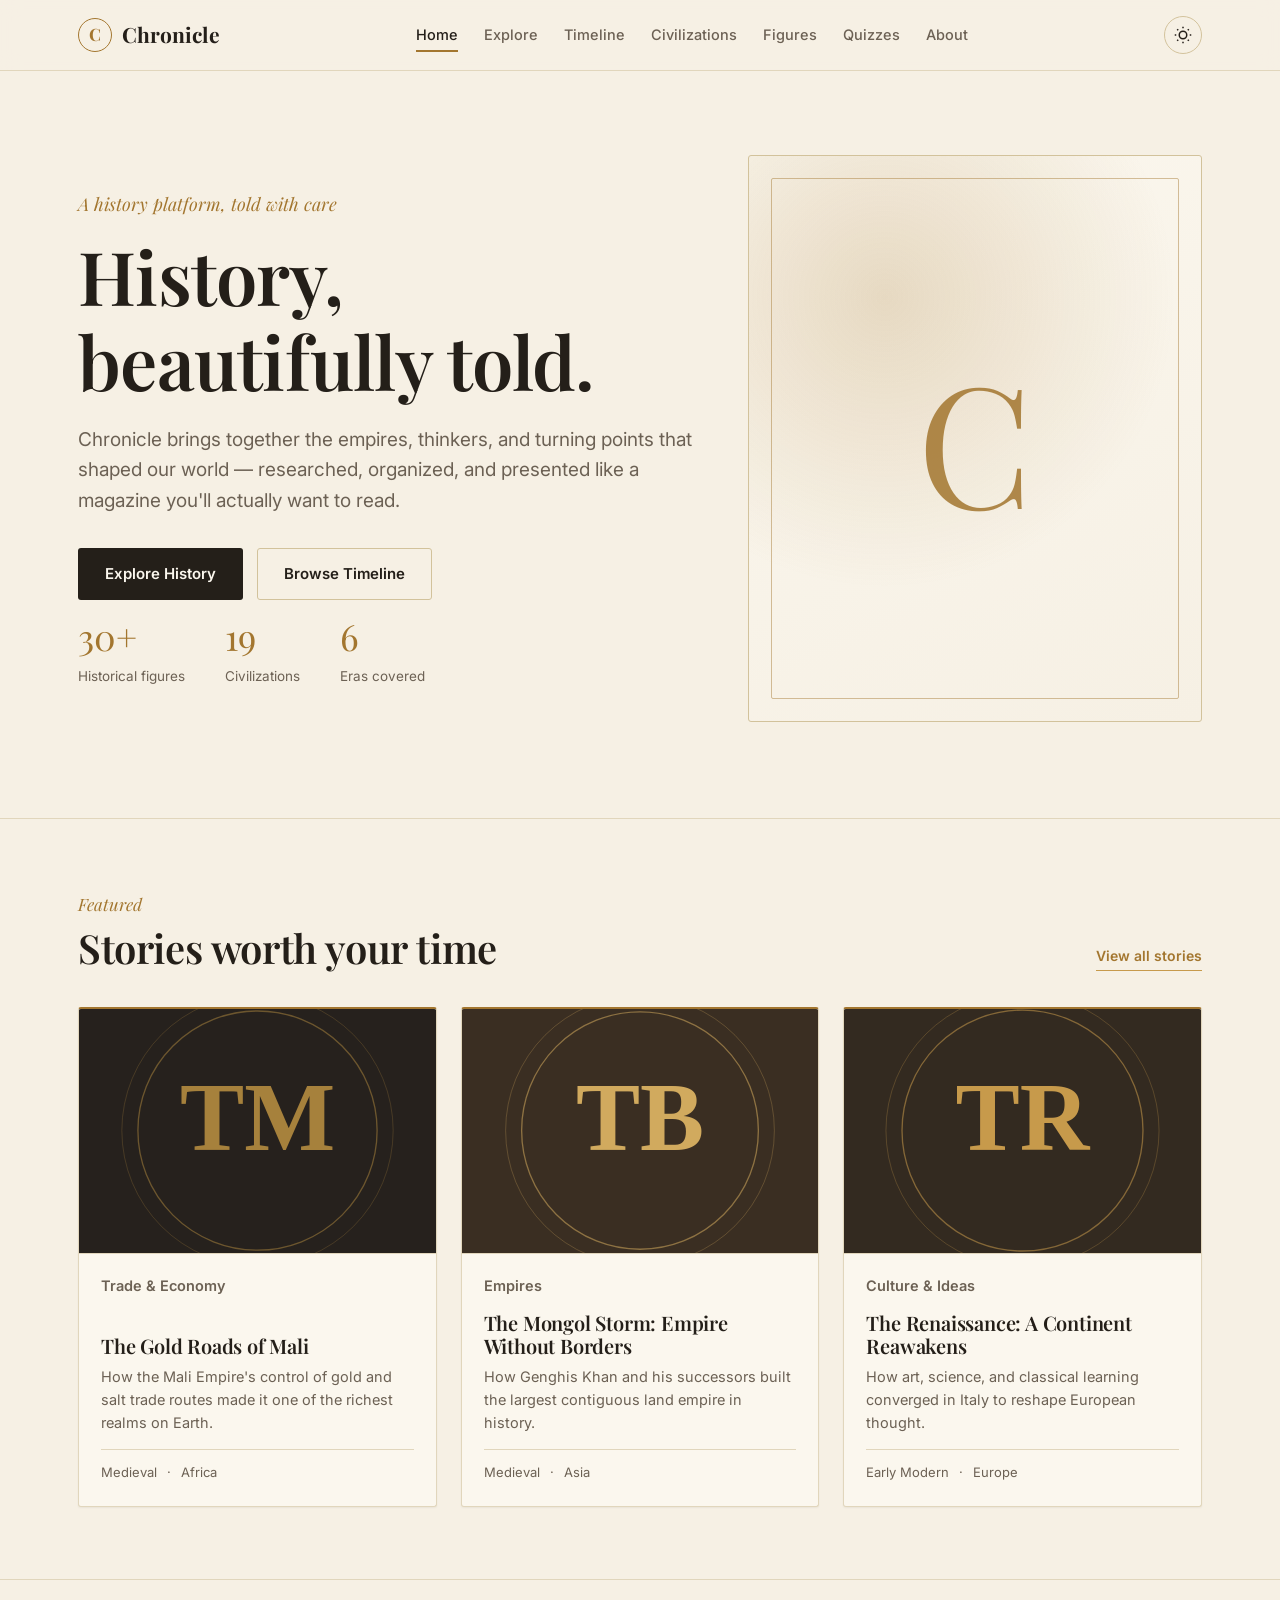
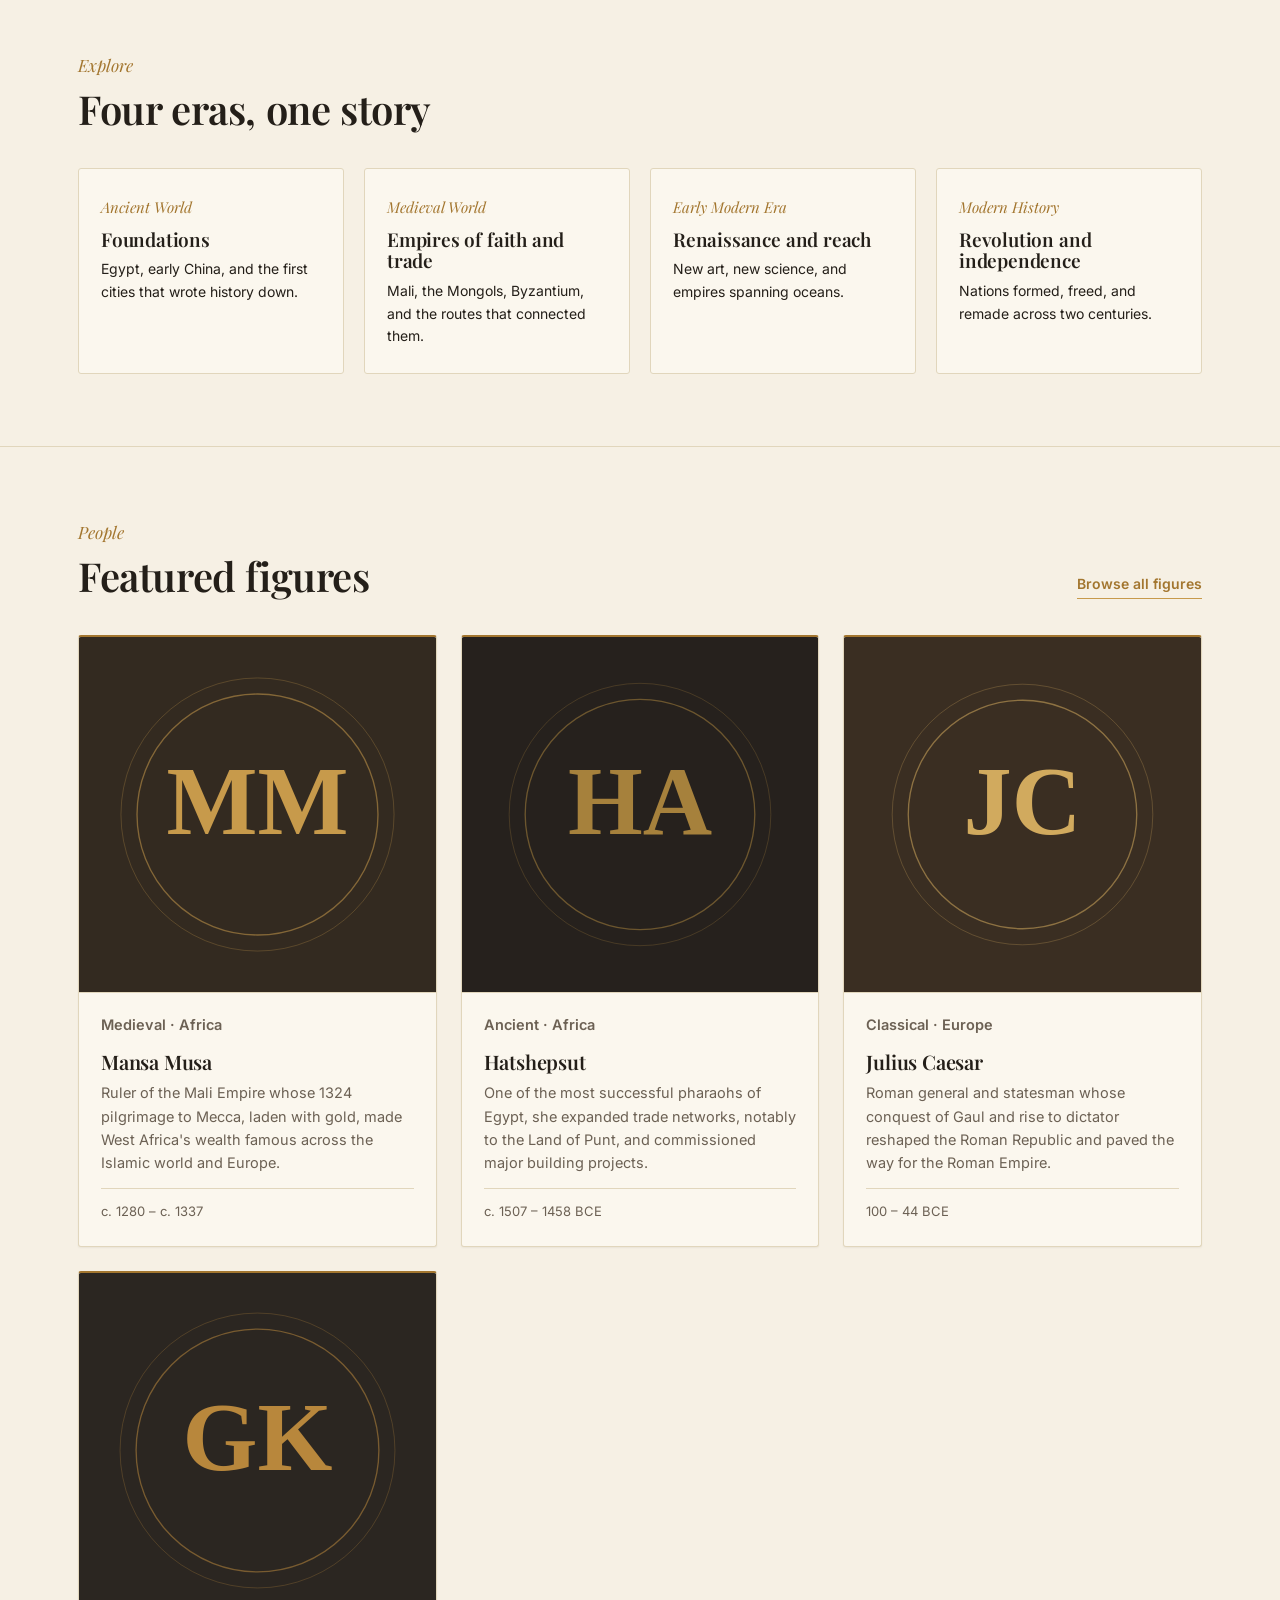
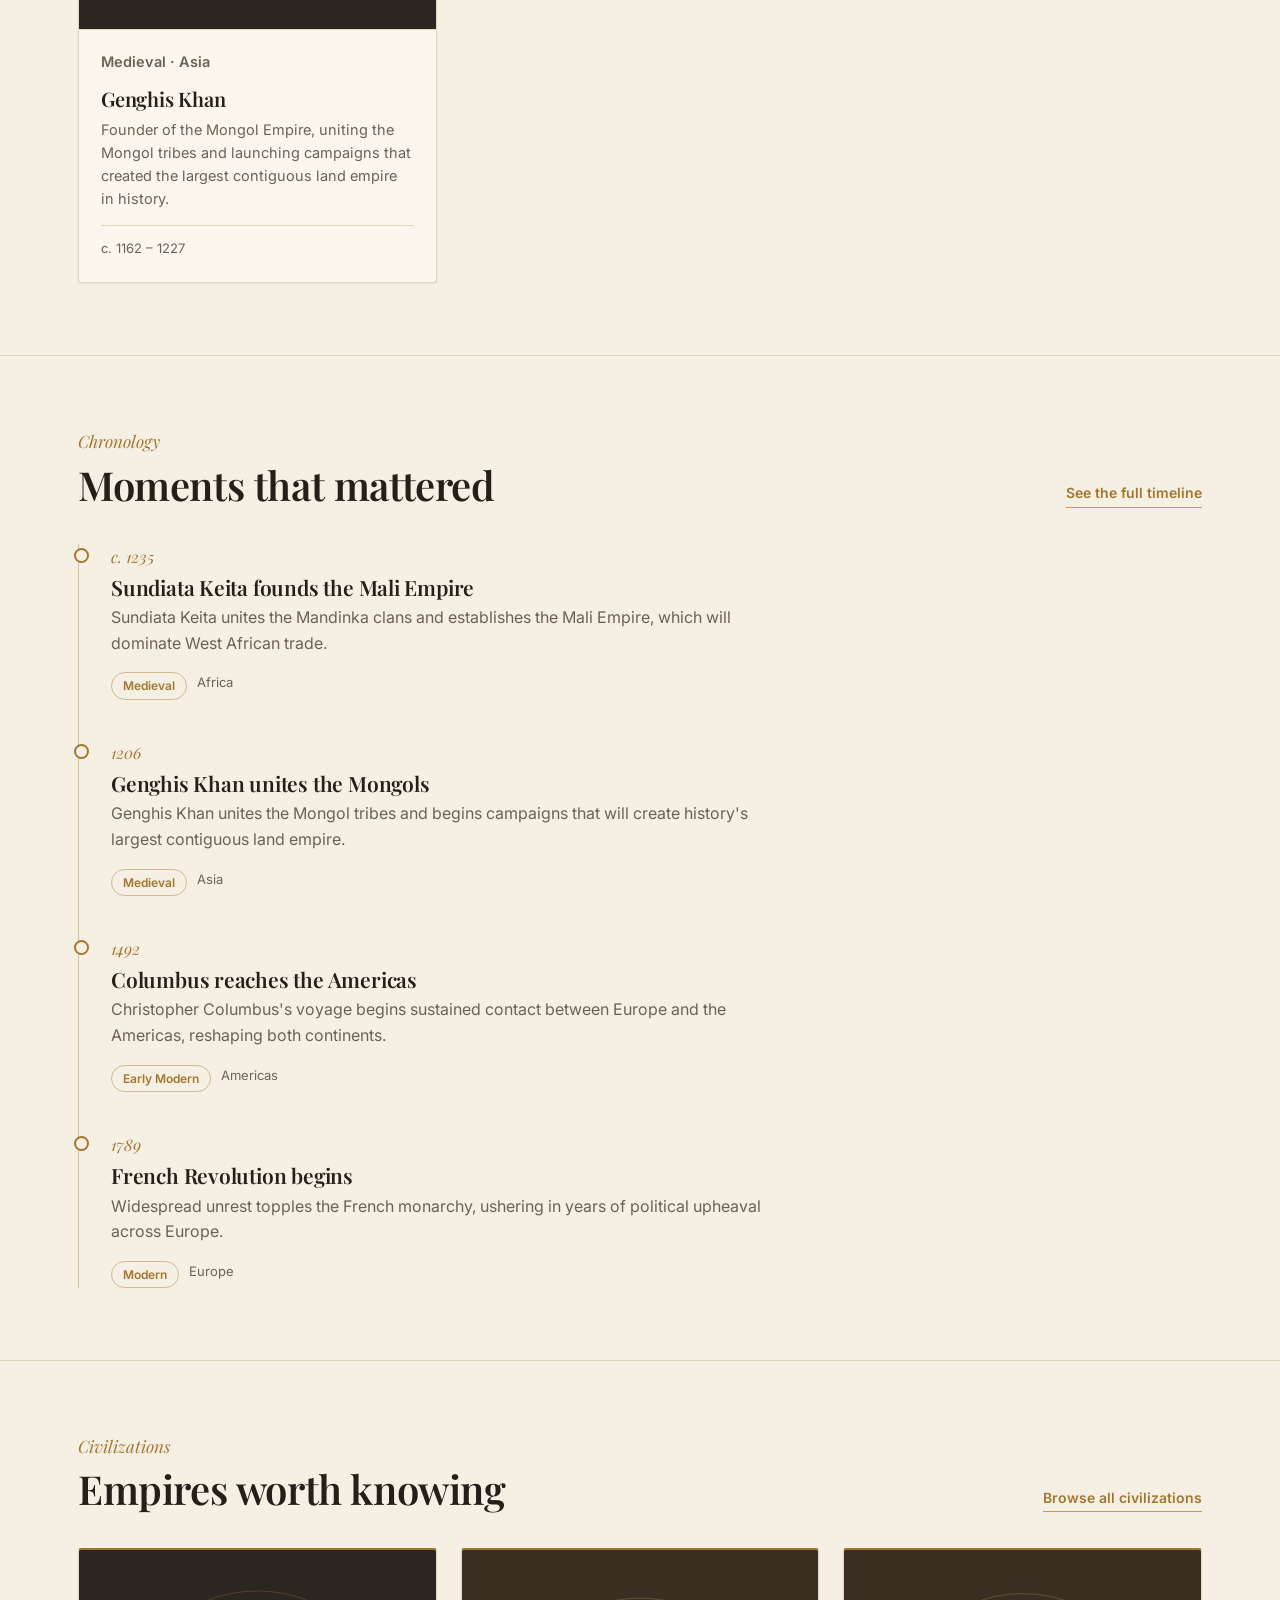
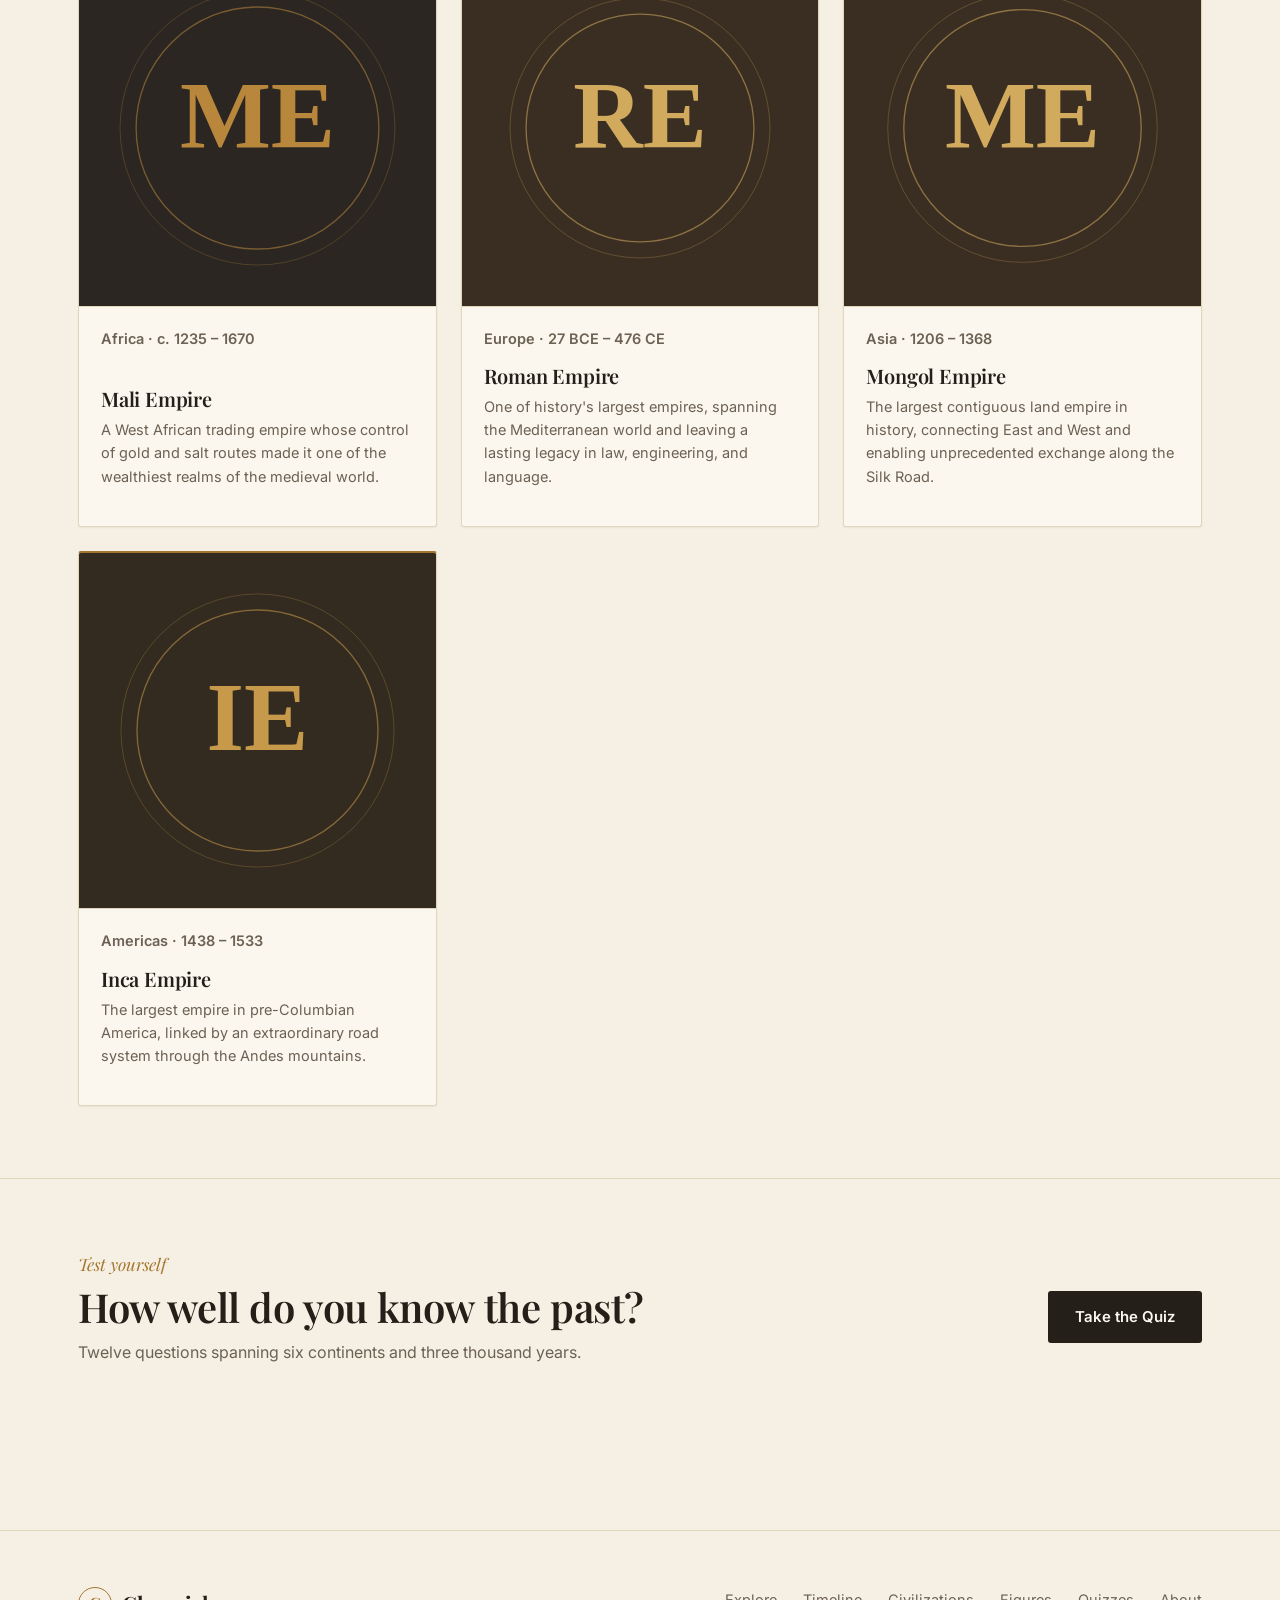
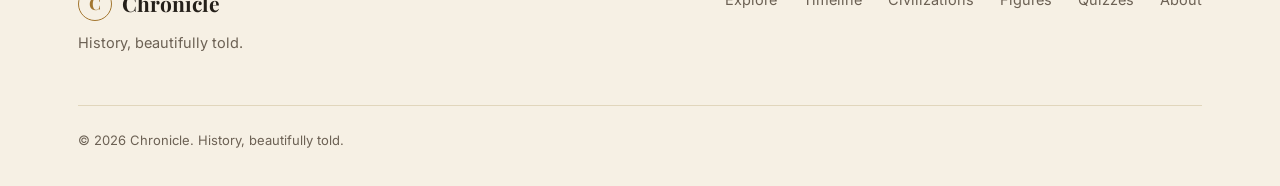
==== index.html @ b6bae1d1 "created some new pages" ====
<!DOCTYPE html>
<html lang="en">
<head>
<meta charset="UTF-8">
<meta name="viewport" content="width=device-width, initial-scale=1, viewport-fit=cover">
<title>Chronicle — History, Beautifully Told</title>
<meta name="description" content="Chronicle is a historical knowledge platform for exploring events, civilizations, timelines, and the figures who shaped them.">
<link rel="preconnect" href="https://fonts.googleapis.com">
<link rel="stylesheet" href="style.css">
</head>
<body data-page="home">
<a class="skip-link" href="#main">Skip to content</a>
<header class="site-header">
  <div class="header-inner">
    <a href="index.html" class="logo"><span class="logo-mark">C</span>Chronicle</a>
    <nav class="nav-menu" data-nav-menu>
      <ul class="nav-links">
        <li><a href="index.html" data-page="home">Home</a></li>
        <li><a href="explore.html" data-page="explore">Explore</a></li>
        <li><a href="timeline.html" data-page="timeline">Timeline</a></li>
        <li><a href="civilizations.html" data-page="civilizations">Civilizations</a></li>
        <li><a href="figures.html" data-page="figures">Figures</a></li>
        <li><a href="quizzes.html" data-page="quizzes">Quizzes</a></li>
        <li><a href="about.html" data-page="about">About</a></li>
      </ul>
    </nav>
    <div class="header-actions">
      <button class="theme-toggle" data-theme-toggle aria-label="Toggle dark mode" aria-pressed="false">
        <svg class="icon-light" width="18" height="18" viewBox="0 0 24 24" fill="none" stroke="currentColor" stroke-width="2"><circle cx="12" cy="12" r="5"/><path d="M12 1v2M12 21v2M4.22 4.22l1.42 1.42M18.36 18.36l1.42 1.42M1 12h2M21 12h2M4.22 19.78l1.42-1.42M18.36 5.64l1.42-1.42"/></svg>
        <svg class="icon-dark" width="18" height="18" viewBox="0 0 24 24" fill="none" stroke="currentColor" stroke-width="2"><path d="M21 12.79A9 9 0 1 1 11.21 3 7 7 0 0 0 21 12.79z"/></svg>
      </button>
      <button class="nav-toggle" data-nav-toggle aria-label="Toggle menu" aria-expanded="false">
        <span></span><span></span><span></span>
      </button>
    </div>
  </div>
</header>

<main id="main">

  <section class="hero">
    <div class="container hero-grid">
      <div>
        <p class="hero-eyebrow">A history platform, told with care</p>
        <h1>History,<br>beautifully told.</h1>
        <p class="lede">Chronicle brings together the empires, thinkers, and turning points that shaped our world — researched, organized, and presented like a magazine you'll actually want to read.</p>
        <div class="hero-actions">
          <a href="explore.html" class="btn btn-primary">Explore History</a>
          <a href="timeline.html" class="btn btn-outline">Browse Timeline</a>
        </div>
        <div class="stat-row">
          <div class="stat"><div class="num">30+</div><div class="label">Historical figures</div></div>
          <div class="stat"><div class="num">19</div><div class="label">Civilizations</div></div>
          <div class="stat"><div class="num">6</div><div class="label">Eras covered</div></div>
        </div>
      </div>
      <div class="hero-art" aria-hidden="true"><span class="hero-art-glyph">C</span></div>
    </div>
  </section>

  <section class="section">
    <div class="container">
      <div class="section-head">
        <div>
          <p class="section-kicker">Featured</p>
          <h2>Stories worth your time</h2>
        </div>
        <a href="explore.html" class="link-more">View all stories</a>
      </div>
      <div class="card-grid" id="featured-stories"></div>
    </div>
  </section>

  <section class="section">
    <div class="container">
      <div class="section-head">
        <div>
          <p class="section-kicker">Explore</p>
          <h2>Four eras, one story</h2>
        </div>
      </div>
      <div class="era-grid">
        <a class="era-card" href="timeline.html#ancient">
          <p class="era-num">Ancient World</p>
          <h3>Foundations</h3>
          <p>Egypt, early China, and the first cities that wrote history down.</p>
        </a>
        <a class="era-card" href="timeline.html#medieval">
          <p class="era-num">Medieval World</p>
          <h3>Empires of faith and trade</h3>
          <p>Mali, the Mongols, Byzantium, and the routes that connected them.</p>
        </a>
        <a class="era-card" href="timeline.html#early-modern">
          <p class="era-num">Early Modern Era</p>
          <h3>Renaissance and reach</h3>
          <p>New art, new science, and empires spanning oceans.</p>
        </a>
        <a class="era-card" href="timeline.html#modern">
          <p class="era-num">Modern History</p>
          <h3>Revolution and independence</h3>
          <p>Nations formed, freed, and remade across two centuries.</p>
        </a>
      </div>
    </div>
  </section>

  <section class="section">
    <div class="container">
      <div class="section-head">
        <div>
          <p class="section-kicker">People</p>
          <h2>Featured figures</h2>
        </div>
        <a href="figures.html" class="link-more">Browse all figures</a>
      </div>
      <div class="card-grid" id="featured-figures"></div>
    </div>
  </section>

  <section class="section">
    <div class="container">
      <div class="section-head">
        <div>
          <p class="section-kicker">Chronology</p>
          <h2>Moments that mattered</h2>
        </div>
        <a href="timeline.html" class="link-more">See the full timeline</a>
      </div>
      <div class="timeline" id="timeline-preview"></div>
    </div>
  </section>

  <section class="section">
    <div class="container">
      <div class="section-head">
        <div>
          <p class="section-kicker">Civilizations</p>
          <h2>Empires worth knowing</h2>
        </div>
        <a href="civilizations.html" class="link-more">Browse all civilizations</a>
      </div>
      <div class="card-grid" id="featured-civilizations"></div>
    </div>
  </section>

  <section class="section">
    <div class="container">
      <div class="section-head" style="align-items:center;">
        <div>
          <p class="section-kicker">Test yourself</p>
          <h2>How well do you know the past?</h2>
          <p class="muted" style="margin-top:10px;">Twelve questions spanning six continents and three thousand years.</p>
        </div>
        <a href="quizzes.html" class="btn btn-primary">Take the Quiz</a>
      </div>
    </div>
  </section>

</main>

<footer class="site-footer">
  <div class="container">
    <div class="footer-grid">
      <div class="footer-brand">
        <a href="index.html" class="logo"><span class="logo-mark">C</span>Chronicle</a>
        <p class="footer-tagline">History, beautifully told.</p>
      </div>
      <ul class="footer-links">
        <li><a href="explore.html">Explore</a></li>
        <li><a href="timeline.html">Timeline</a></li>
        <li><a href="civilizations.html">Civilizations</a></li>
        <li><a href="figures.html">Figures</a></li>
        <li><a href="quizzes.html">Quizzes</a></li>
        <li><a href="about.html">About</a></li>
      </ul>
    </div>
    <div class="footer-bottom">&copy; <span data-current-year>2026</span> Chronicle. History, beautifully told.</div>
  </div>
</footer>

<script src="script.js"></script>
<script>
  document.addEventListener("DOMContentLoaded", () => {
    const featuredStoryIds = ["gold-of-mali", "mongol-conquest", "renaissance-rebirth"];
    const stories = getExploreArticles().filter(a => featuredStoryIds.includes(a.id));
    document.getElementById("featured-stories").innerHTML = stories.map(a => `
      <article class="card">
        <div class="card-media"><img src="${makePlateImage(a.title, a.id)}" alt="${escapeHtml(a.title)}" loading="lazy" onerror="imageOnErrorHandler(this,'${escapeHtml(a.title)}','${a.id}')"></div>
        <div class="card-body">
          <p class="card-eyebrow">${escapeHtml(a.category)}</p>
          <h3>${escapeHtml(a.title)}</h3>
          <p>${escapeHtml(a.description)}</p>
          <div class="card-meta"><span>${escapeHtml(a.era)}</span><span>&middot;</span><span>${escapeHtml(a.region)}</span></div>
        </div>
      </article>
    `).join("");

    const featuredFigureIds = ["mansa-musa", "julius-caesar", "genghis-khan", "hatshepsut"];
    const figures = getHistoricalFigures().filter(f => featuredFigureIds.includes(f.id));
    document.getElementById("featured-figures").innerHTML = figures.map(f => `
      <article class="card figure-card">
        <div class="card-media"><img src="${makePlateImage(f.name, f.id)}" alt="${escapeHtml(f.name)}" loading="lazy" onerror="imageOnErrorHandler(this,'${escapeHtml(f.name)}','${f.id}')"></div>
        <div class="card-body">
          <p class="card-eyebrow">${escapeHtml(f.period)} &middot; ${escapeHtml(f.region)}</p>
          <h3>${escapeHtml(f.name)}</h3>
          <p>${escapeHtml(f.description)}</p>
          <div class="card-meta"><span>${escapeHtml(f.date)}</span></div>
        </div>
      </article>
    `).join("");

    const previewEventIds = ["mali-empire-founded", "genghis-khan-unites-mongols", "columbus-voyage", "french-revolution"];
    const events = getTimelineEvents().filter(e => previewEventIds.includes(e.id));
    document.getElementById("timeline-preview").innerHTML = events.map(e => `
      <div class="timeline-item">
        <p class="timeline-date">${escapeHtml(e.date)}</p>
        <h3>${escapeHtml(e.title)}</h3>
        <p class="muted">${escapeHtml(e.description)}</p>
        <div class="card-meta"><span class="tag">${escapeHtml(e.era)}</span><span>${escapeHtml(e.region)}</span></div>
      </div>
    `).join("");

    const featuredCivIds = ["mali-empire", "roman-empire", "mongol-empire", "inca"];
    const civs = getCivilizations().filter(c => featuredCivIds.includes(c.id));
    document.getElementById("featured-civilizations").innerHTML = civs.map(c => `
      <article class="card civ-card">
        <div class="card-media"><img src="${makePlateImage(c.name, c.id)}" alt="${escapeHtml(c.name)}" loading="lazy" onerror="imageOnErrorHandler(this,'${escapeHtml(c.name)}','${c.id}')"></div>
        <div class="card-body">
          <p class="card-eyebrow">${escapeHtml(c.region)} &middot; ${escapeHtml(c.period)}</p>
          <h3>${escapeHtml(c.name)}</h3>
          <p>${escapeHtml(c.description)}</p>
        </div>
      </article>
    `).join("");
  });
</script>
</body>
</html>
---- style.css ----
/* ============================================================
   CHRONICLE — style.css
   Editorial design system. One stylesheet, shared everywhere.
   ============================================================ */

@import url('https://fonts.googleapis.com/css2?family=Playfair+Display:ital,wght@0,500;0,600;0,700;1,500&family=Inter:wght@400;500;600;700&display=swap');

/* ---------------- Tokens ---------------- */

:root {
  --ivory: #F6F0E4;
  --paper: #FBF7EE;
  --charcoal: #241F19;
  --ink-muted: #6C6154;
  --gold: #A3762F;
  --gold-soft: #C79A4B;
  --border: #E1D6BC;
  --border-strong: #D2C29B;
  --shadow-soft: 0 1px 2px rgba(36, 31, 25, 0.06);

  --bg: var(--ivory);
  --bg-elevated: var(--paper);
  --text: var(--charcoal);
  --text-muted: var(--ink-muted);
  --accent: var(--gold);
  --accent-soft: var(--gold-soft);
  --line: var(--border);
  --line-strong: var(--border-strong);
  --focus-ring: #7C5623;

  --font-display: 'Playfair Display', Georgia, 'Times New Roman', serif;
  --font-body: 'Inter', -apple-system, BlinkMacSystemFont, 'Segoe UI', sans-serif;

  --container: 1180px;
  --radius: 3px;

  padding-top: env(safe-area-inset-top, 0px);
  padding-bottom: env(safe-area-inset-bottom, 0px);
  box-sizing: border-box;
}

:root[data-theme="dark"] {
  --bg: #1A1611;
  --bg-elevated: #221C15;
  --text: #EFE7D8;
  --text-muted: #A99C86;
  --accent: #D3A853;
  --accent-soft: #E4C179;
  --line: #362D22;
  --line-strong: #47392A;
  --shadow-soft: 0 1px 3px rgba(0, 0, 0, 0.35);
  --focus-ring: #E4C179;
}

@media (prefers-color-scheme: dark) {
  :root:not([data-theme="light"]) {
    --bg: #1A1611;
    --bg-elevated: #221C15;
    --text: #EFE7D8;
    --text-muted: #A99C86;
    --accent: #D3A853;
    --accent-soft: #E4C179;
    --line: #362D22;
    --line-strong: #47392A;
    --shadow-soft: 0 1px 3px rgba(0, 0, 0, 0.35);
    --focus-ring: #E4C179;
  }
}

* { box-sizing: border-box; }

html {
  scroll-behavior: smooth;
  scroll-padding-top: calc(88px + env(safe-area-inset-top, 0px));
}

body {
  margin: 0;
  background: var(--bg);
  color: var(--text);
  font-family: var(--font-body);
  font-size: 16px;
  line-height: 1.6;
  -webkit-font-smoothing: antialiased;
  transition: background-color 0.25s ease, color 0.25s ease;
  overflow-x: hidden;
}

img { max-width: 100%; display: block; }

a { color: inherit; text-decoration: none; }

h1, h2, h3, h4 {
  font-family: var(--font-display);
  font-weight: 600;
  line-height: 1.15;
  margin: 0 0 0.5em;
  letter-spacing: -0.01em;
}

p { margin: 0 0 1em; color: var(--text); max-width: 68ch; }

.muted { color: var(--text-muted); }

:focus-visible {
  outline: 2px solid var(--focus-ring);
  outline-offset: 3px;
  border-radius: 2px;
}

.container {
  max-width: var(--container);
  margin: 0 auto;
  padding: 0 28px;
}

.section {
  padding: 72px 0;
  border-top: 1px solid var(--line);
}

.section:first-of-type { border-top: none; }

.section-head {
  display: flex;
  align-items: flex-end;
  justify-content: space-between;
  gap: 24px;
  margin-bottom: 36px;
  flex-wrap: wrap;
}

.section-head h2 { font-size: clamp(28px, 3.4vw, 40px); margin: 0; }

.section-kicker {
  font-family: var(--font-display);
  font-style: italic;
  color: var(--accent);
  font-size: 17px;
  margin: 0 0 6px;
}

.link-more {
  font-weight: 600;
  font-size: 14px;
  color: var(--accent);
  border-bottom: 1px solid var(--accent-soft);
  padding-bottom: 2px;
  white-space: nowrap;
}
.link-more:hover { color: var(--text); border-color: var(--text); }

/* ---------------- Buttons ---------------- */

.btn {
  display: inline-flex;
  align-items: center;
  gap: 8px;
  padding: 13px 26px;
  font-family: var(--font-body);
  font-weight: 600;
  font-size: 15px;
  border-radius: var(--radius);
  border: 1px solid transparent;
  cursor: pointer;
  transition: background-color 0.15s ease, color 0.15s ease, border-color 0.15s ease, transform 0.1s ease;
}
.btn:active { transform: translateY(1px); }

.btn-primary {
  background: var(--charcoal);
  color: var(--paper);
}
:root[data-theme="dark"] .btn-primary { background: var(--accent); color: #1A1611; }
.btn-primary:hover { background: var(--accent); color: var(--charcoal); }

.btn-outline {
  background: transparent;
  color: var(--text);
  border-color: var(--line-strong);
}
.btn-outline:hover { border-color: var(--accent); color: var(--accent); }

.btn-ghost {
  background: transparent;
  color: var(--accent);
  padding: 13px 8px;
}
.btn-ghost:hover { color: var(--text); }

/* ---------------- Header ---------------- */

.site-header {
  position: sticky;
  top: 0;
  z-index: 100;
  background: color-mix(in srgb, var(--bg) 88%, transparent);
  backdrop-filter: blur(10px);
  border-bottom: 1px solid var(--line);
  padding-top: env(safe-area-inset-top, 0px);
}

.header-inner {
  max-width: var(--container);
  margin: 0 auto;
  padding: 16px 28px;
  display: flex;
  align-items: center;
  justify-content: space-between;
  gap: 20px;
}

.logo {
  display: flex;
  align-items: center;
  gap: 10px;
  font-family: var(--font-display);
  font-size: 21px;
  font-weight: 700;
  color: var(--text);
}

.logo-mark {
  width: 34px;
  height: 34px;
  border-radius: 50%;
  border: 1.5px solid var(--accent);
  display: flex;
  align-items: center;
  justify-content: center;
  font-size: 17px;
  color: var(--accent);
  flex-shrink: 0;
}

.nav-menu {
  display: flex;
  align-items: center;
  gap: 30px;
}

.nav-links {
  display: flex;
  align-items: center;
  gap: 26px;
  list-style: none;
  margin: 0;
  padding: 0;
}

.nav-links a {
  font-size: 14.5px;
  font-weight: 500;
  color: var(--text-muted);
  padding: 6px 0;
  position: relative;
}
.nav-links a:hover { color: var(--text); }
.nav-links a.is-active { color: var(--text); }
.nav-links a.is-active::after {
  content: "";
  position: absolute;
  left: 0; right: 0; bottom: -3px;
  height: 2px;
  background: var(--accent);
}

.header-actions {
  display: flex;
  align-items: center;
  gap: 14px;
}

.theme-toggle {
  width: 38px;
  height: 38px;
  border-radius: 50%;
  border: 1px solid var(--line-strong);
  background: transparent;
  color: var(--text);
  display: flex;
  align-items: center;
  justify-content: center;
  cursor: pointer;
  font-size: 16px;
}
.theme-toggle:hover { border-color: var(--accent); color: var(--accent); }
.theme-toggle .icon-dark { display: none; }
:root[data-theme="dark"] .theme-toggle .icon-light { display: none; }
:root[data-theme="dark"] .theme-toggle .icon-dark { display: inline; }

.nav-toggle {
  display: none;
  width: 40px;
  height: 40px;
  border: 1px solid var(--line-strong);
  border-radius: var(--radius);
  background: transparent;
  cursor: pointer;
  flex-direction: column;
  justify-content: center;
  align-items: center;
  gap: 4px;
}
.nav-toggle span {
  display: block;
  width: 18px;
  height: 1.5px;
  background: var(--text);
  transition: transform 0.2s ease, opacity 0.2s ease;
}
body.nav-open .nav-toggle span:nth-child(1) { transform: translateY(5.5px) rotate(45deg); }
body.nav-open .nav-toggle span:nth-child(2) { opacity: 0; }
body.nav-open .nav-toggle span:nth-child(3) { transform: translateY(-5.5px) rotate(-45deg); }

/* ---------------- Hero ---------------- */

.hero {
  padding: 84px 0 96px;
  position: relative;
}

.hero-grid {
  display: grid;
  grid-template-columns: 1.15fr 0.85fr;
  gap: 56px;
  align-items: center;
}

.hero-eyebrow {
  font-family: var(--font-display);
  font-style: italic;
  color: var(--accent);
  font-size: 18px;
  margin-bottom: 14px;
}

.hero h1 {
  font-size: clamp(42px, 6vw, 74px);
  margin-bottom: 22px;
}

.hero p.lede {
  font-size: 19px;
  color: var(--text-muted);
  max-width: 52ch;
  margin-bottom: 32px;
}

.hero-actions { display: flex; gap: 14px; flex-wrap: wrap; }

.hero-art {
  aspect-ratio: 4 / 5;
  border: 1px solid var(--line-strong);
  border-radius: var(--radius);
  background:
    radial-gradient(circle at 30% 25%, color-mix(in srgb, var(--accent) 22%, transparent), transparent 55%),
    linear-gradient(155deg, var(--bg-elevated), var(--bg));
  position: relative;
  overflow: hidden;
  display: flex;
  align-items: center;
  justify-content: center;
}

.hero-art::before {
  content: "";
  position: absolute;
  inset: 22px;
  border: 1px solid color-mix(in srgb, var(--accent) 45%, transparent);
  border-radius: 2px;
}

.hero-art-glyph {
  font-family: var(--font-display);
  font-size: 168px;
  color: var(--accent);
  opacity: 0.85;
  line-height: 1;
}

/* ---------------- Cards ---------------- */

.card-grid {
  display: grid;
  grid-template-columns: repeat(auto-fill, minmax(270px, 1fr));
  gap: 24px;
}

.card {
  background: var(--bg-elevated);
  border: 1px solid var(--line);
  border-top: 2px solid var(--accent);
  border-radius: var(--radius);
  overflow: hidden;
  display: flex;
  flex-direction: column;
  box-shadow: var(--shadow-soft);
}

.card-media {
  aspect-ratio: 16 / 11;
  overflow: hidden;
  background: var(--bg);
  border-bottom: 1px solid var(--line);
}
.card-media img { width: 100%; height: 100%; object-fit: cover; }

.card-body { padding: 20px 22px 24px; display: flex; flex-direction: column; flex: 1; }

.card-eyebrow {
  font-size: 12.5px;
  font-weight: 600;
  color: var(--accent);
  margin-bottom: 8px;
}

.card h3 {
  font-size: 20px;
  margin-bottom: 8px;
}

.card p { font-size: 14.5px; color: var(--text-muted); margin-bottom: 14px; flex: 1; }

.card-meta {
  font-size: 13px;
  color: var(--text-muted);
  display: flex;
  gap: 10px;
  flex-wrap: wrap;
  border-top: 1px solid var(--line);
  padding-top: 12px;
  margin-top: auto;
}

.tag {
  display: inline-block;
  font-size: 12px;
  font-weight: 600;
  color: var(--accent);
  border: 1px solid color-mix(in srgb, var(--accent) 45%, transparent);
  border-radius: 999px;
  padding: 3px 11px;
}

/* ---------------- Era cards (homepage explore section) ---------------- */

.era-grid {
  display: grid;
  grid-template-columns: repeat(4, 1fr);
  gap: 20px;
}

.era-card {
  border: 1px solid var(--line);
  border-radius: var(--radius);
  padding: 26px 22px;
  background: var(--bg-elevated);
  transition: border-color 0.15s ease, transform 0.15s ease;
}
.era-card:hover { border-color: var(--accent); transform: translateY(-2px); }
.era-card .era-num {
  font-family: var(--font-display);
  font-style: italic;
  color: var(--accent);
  font-size: 15px;
  margin-bottom: 10px;
}
.era-card h3 { font-size: 19px; margin-bottom: 8px; }
.era-card p { font-size: 14px; margin-bottom: 0; }

/* ---------------- Filter / search controls ---------------- */

.controls-bar {
  display: flex;
  flex-direction: column;
  gap: 18px;
  padding: 24px;
  background: var(--bg-elevated);
  border: 1px solid var(--line);
  border-radius: var(--radius);
  margin-bottom: 30px;
}

.search-row {
  display: flex;
  gap: 12px;
  flex-wrap: wrap;
}

.search-input-wrap {
  position: relative;
  flex: 1;
  min-width: 240px;
}

.search-input-wrap svg {
  position: absolute;
  left: 14px;
  top: 50%;
  transform: translateY(-50%);
  color: var(--text-muted);
}

.search-input {
  width: 100%;
  padding: 12px 16px 12px 40px;
  border: 1px solid var(--line-strong);
  border-radius: var(--radius);
  background: var(--bg);
  color: var(--text);
  font-family: var(--font-body);
  font-size: 15px;
}
.search-input:focus { border-color: var(--accent); }

.filter-groups {
  display: flex;
  gap: 28px;
  flex-wrap: wrap;
}

.filter-group {
  display: flex;
  flex-direction: column;
  gap: 8px;
}

.filter-group-label {
  font-size: 12px;
  font-weight: 600;
  text-transform: uppercase;
  letter-spacing: 0.06em;
  color: var(--text-muted);
}

.chip-row { display: flex; gap: 8px; flex-wrap: wrap; }

.chip {
  padding: 7px 15px;
  font-size: 13.5px;
  font-weight: 500;
  border: 1px solid var(--line-strong);
  border-radius: 999px;
  background: transparent;
  color: var(--text);
  cursor: pointer;
  transition: background-color 0.15s ease, color 0.15s ease, border-color 0.15s ease;
}
.chip:hover { border-color: var(--accent); }
.chip.is-active {
  background: var(--charcoal);
  border-color: var(--charcoal);
  color: var(--paper);
}
:root[data-theme="dark"] .chip.is-active { background: var(--accent); border-color: var(--accent); color: #1A1611; }

.results-row {
  display: flex;
  align-items: center;
  justify-content: space-between;
  margin-bottom: 20px;
  flex-wrap: wrap;
  gap: 10px;
}

.results-count { font-size: 14.5px; color: var(--text-muted); }
.results-count strong { color: var(--text); }

.clear-filters-btn {
  font-size: 13.5px;
  font-weight: 600;
  color: var(--accent);
  background: none;
  border: none;
  cursor: pointer;
  padding: 4px 0;
}
.clear-filters-btn:hover { color: var(--text); }

.empty-state {
  text-align: center;
  padding: 72px 24px;
  border: 1px dashed var(--line-strong);
  border-radius: var(--radius);
}
.empty-state h3 { font-size: 22px; margin-bottom: 8px; }
.empty-state p { margin: 0 auto; color: var(--text-muted); }

/* ---------------- Figure / civilization detail cards ---------------- */

.figure-card, .civ-card { display: flex; flex-direction: column; }
.figure-card .card-media, .civ-card .card-media { aspect-ratio: 1 / 1; }

.achievement-list {
  list-style: none;
  padding: 0;
  margin: 0 0 12px;
  display: flex;
  flex-direction: column;
  gap: 6px;
}
.achievement-list li {
  font-size: 13.5px;
  color: var(--text-muted);
  padding-left: 16px;
  position: relative;
}
.achievement-list li::before {
  content: "";
  position: absolute;
  left: 0; top: 8px;
  width: 5px; height: 5px;
  background: var(--accent);
  border-radius: 50%;
}

/* ---------------- Timeline ---------------- */

.timeline {
  position: relative;
  padding-left: 32px;
  border-left: 1px solid var(--line-strong);
}

.timeline-item {
  position: relative;
  padding-bottom: 40px;
}
.timeline-item:last-child { padding-bottom: 0; }

.timeline-item::before {
  content: "";
  position: absolute;
  left: -37px;
  top: 4px;
  width: 11px;
  height: 11px;
  border-radius: 50%;
  background: var(--bg);
  border: 2px solid var(--accent);
}

.timeline-date {
  font-family: var(--font-display);
  font-style: italic;
  color: var(--accent);
  font-size: 16px;
  margin-bottom: 6px;
}

.timeline-item h3 { font-size: 21px; margin-bottom: 6px; }

.timeline-item .card-meta { border-top: none; padding-top: 0; margin-top: 8px; }

.era-anchor {
  font-family: var(--font-display);
  font-style: italic;
  color: var(--accent);
  font-size: 26px;
  margin: 44px 0 18px -32px;
  padding-left: 0;
}
.era-anchor:first-child { margin-top: 0; }

/* ---------------- Quiz ---------------- */

.quiz-shell {
  max-width: 640px;
  margin: 0 auto;
  border: 1px solid var(--line);
  border-radius: var(--radius);
  background: var(--bg-elevated);
  padding: 40px;
}

.quiz-progress-track {
  height: 4px;
  background: var(--line);
  border-radius: 999px;
  overflow: hidden;
  margin-bottom: 14px;
}
.quiz-progress-fill {
  height: 100%;
  background: var(--accent);
  transition: width 0.3s ease;
  width: 0%;
}

.quiz-meta-row {
  display: flex;
  justify-content: space-between;
  font-size: 13.5px;
  color: var(--text-muted);
  margin-bottom: 28px;
}

.quiz-question { font-size: 24px; margin-bottom: 26px; }

.quiz-options {
  display: flex;
  flex-direction: column;
  gap: 10px;
  margin-bottom: 28px;
}

.quiz-option {
  text-align: left;
  padding: 15px 18px;
  border: 1px solid var(--line-strong);
  border-radius: var(--radius);
  background: var(--bg);
  color: var(--text);
  font-family: var(--font-body);
  font-size: 15.5px;
  cursor: pointer;
  transition: border-color 0.15s ease, background-color 0.15s ease;
}
.quiz-option:hover:not(:disabled) { border-color: var(--accent); }
.quiz-option.is-selected { border-color: var(--accent); background: color-mix(in srgb, var(--accent) 12%, var(--bg)); }
.quiz-option.is-correct { border-color: #4E7F52; background: color-mix(in srgb, #4E7F52 15%, var(--bg)); }
.quiz-option.is-incorrect { border-color: #A94B42; background: color-mix(in srgb, #A94B42 15%, var(--bg)); }
.quiz-option:disabled { cursor: default; }

.quiz-footer { display: flex; justify-content: flex-end; }

.quiz-result { text-align: center; }
.quiz-result .score-big {
  font-family: var(--font-display);
  font-size: 64px;
  color: var(--accent);
  margin: 20px 0;
}

/* ---------------- Footer ---------------- */

.site-footer {
  border-top: 1px solid var(--line);
  padding: 56px 0 36px;
  margin-top: 40px;
}

.footer-grid {
  display: flex;
  justify-content: space-between;
  gap: 40px;
  flex-wrap: wrap;
  margin-bottom: 36px;
}

.footer-brand .logo { margin-bottom: 10px; }
.footer-tagline { color: var(--text-muted); font-size: 14.5px; max-width: 32ch; }

.footer-links {
  list-style: none;
  padding: 0;
  margin: 0;
  display: flex;
  gap: 26px;
  flex-wrap: wrap;
}
.footer-links a { font-size: 14.5px; color: var(--text-muted); }
.footer-links a:hover { color: var(--accent); }

.footer-bottom {
  border-top: 1px solid var(--line);
  padding-top: 24px;
  font-size: 13px;
  color: var(--text-muted);
}

/* ---------------- About page ---------------- */

.prose-block { max-width: 74ch; }
.prose-block h2 { font-size: 30px; margin-top: 0; }
.prose-block p { font-size: 16.5px; color: var(--text-muted); }

.dropcap::first-letter {
  font-family: var(--font-display);
  font-size: 64px;
  float: left;
  line-height: 0.8;
  padding: 8px 10px 0 0;
  color: var(--accent);
}

.value-grid {
  display: grid;
  grid-template-columns: repeat(2, 1fr);
  gap: 24px;
  margin-top: 8px;
}
.value-item { border-top: 1px solid var(--line); padding-top: 16px; }
.value-item h3 { font-size: 18px; margin-bottom: 6px; }
.value-item p { font-size: 14.5px; margin-bottom: 0; }

/* ---------------- Utility ---------------- */

.stat-row { display: flex; gap: 40px; flex-wrap: wrap; margin-top: 8px; }
.stat { }
.stat .num { font-family: var(--font-display); font-size: 36px; color: var(--accent); }
.stat .label { font-size: 13.5px; color: var(--text-muted); }

.table-scroll { overflow-x: auto; }

.skip-link {
  position: absolute;
  left: -999px;
  top: 0;
  background: var(--accent);
  color: #1A1611;
  padding: 10px 16px;
  z-index: 200;
  border-radius: 0 0 4px 0;
}
.skip-link:focus { left: 0; }

/* ---------------- Responsive ---------------- */

@media (max-width: 980px) {
  .hero-grid { grid-template-columns: 1fr; }
  .hero-art { max-width: 360px; margin: 0 auto; }
  .era-grid { grid-template-columns: repeat(2, 1fr); }
  .value-grid { grid-template-columns: 1fr; }
}

@media (max-width: 860px) {
  .nav-menu { position: fixed; inset: 0; top: calc(66px + env(safe-area-inset-top, 0px)); background: var(--bg); flex-direction: column; align-items: stretch; justify-content: flex-start; padding: 24px 28px; transform: translateY(-8px); opacity: 0; pointer-events: none; transition: opacity 0.18s ease, transform 0.18s ease; }
  .nav-menu.is-open { opacity: 1; transform: translateY(0); pointer-events: auto; }
  .nav-links { flex-direction: column; align-items: flex-start; gap: 4px; width: 100%; }
  .nav-links a { display: block; padding: 14px 4px; width: 100%; border-bottom: 1px solid var(--line); }
  .nav-toggle { display: flex; }
  .header-actions { order: 3; }
}

@media (max-width: 640px) {
  .container { padding: 0 18px; }
  .section { padding: 52px 0; }
  .hero { padding: 48px 0 60px; }
  .era-grid { grid-template-columns: 1fr; }
  .card-grid { grid-template-columns: 1fr; }
  .filter-groups { gap: 18px; }
  .quiz-shell { padding: 26px 20px; }
  .footer-grid { flex-direction: column; gap: 24px; }
  .timeline { padding-left: 24px; }
  .timeline-item::before { left: -29px; }
  .era-anchor { margin-left: -24px; }
}

@media (prefers-reduced-motion: reduce) {
  * { animation: none !important; transition: none !important; scroll-behavior: auto !important; }
}
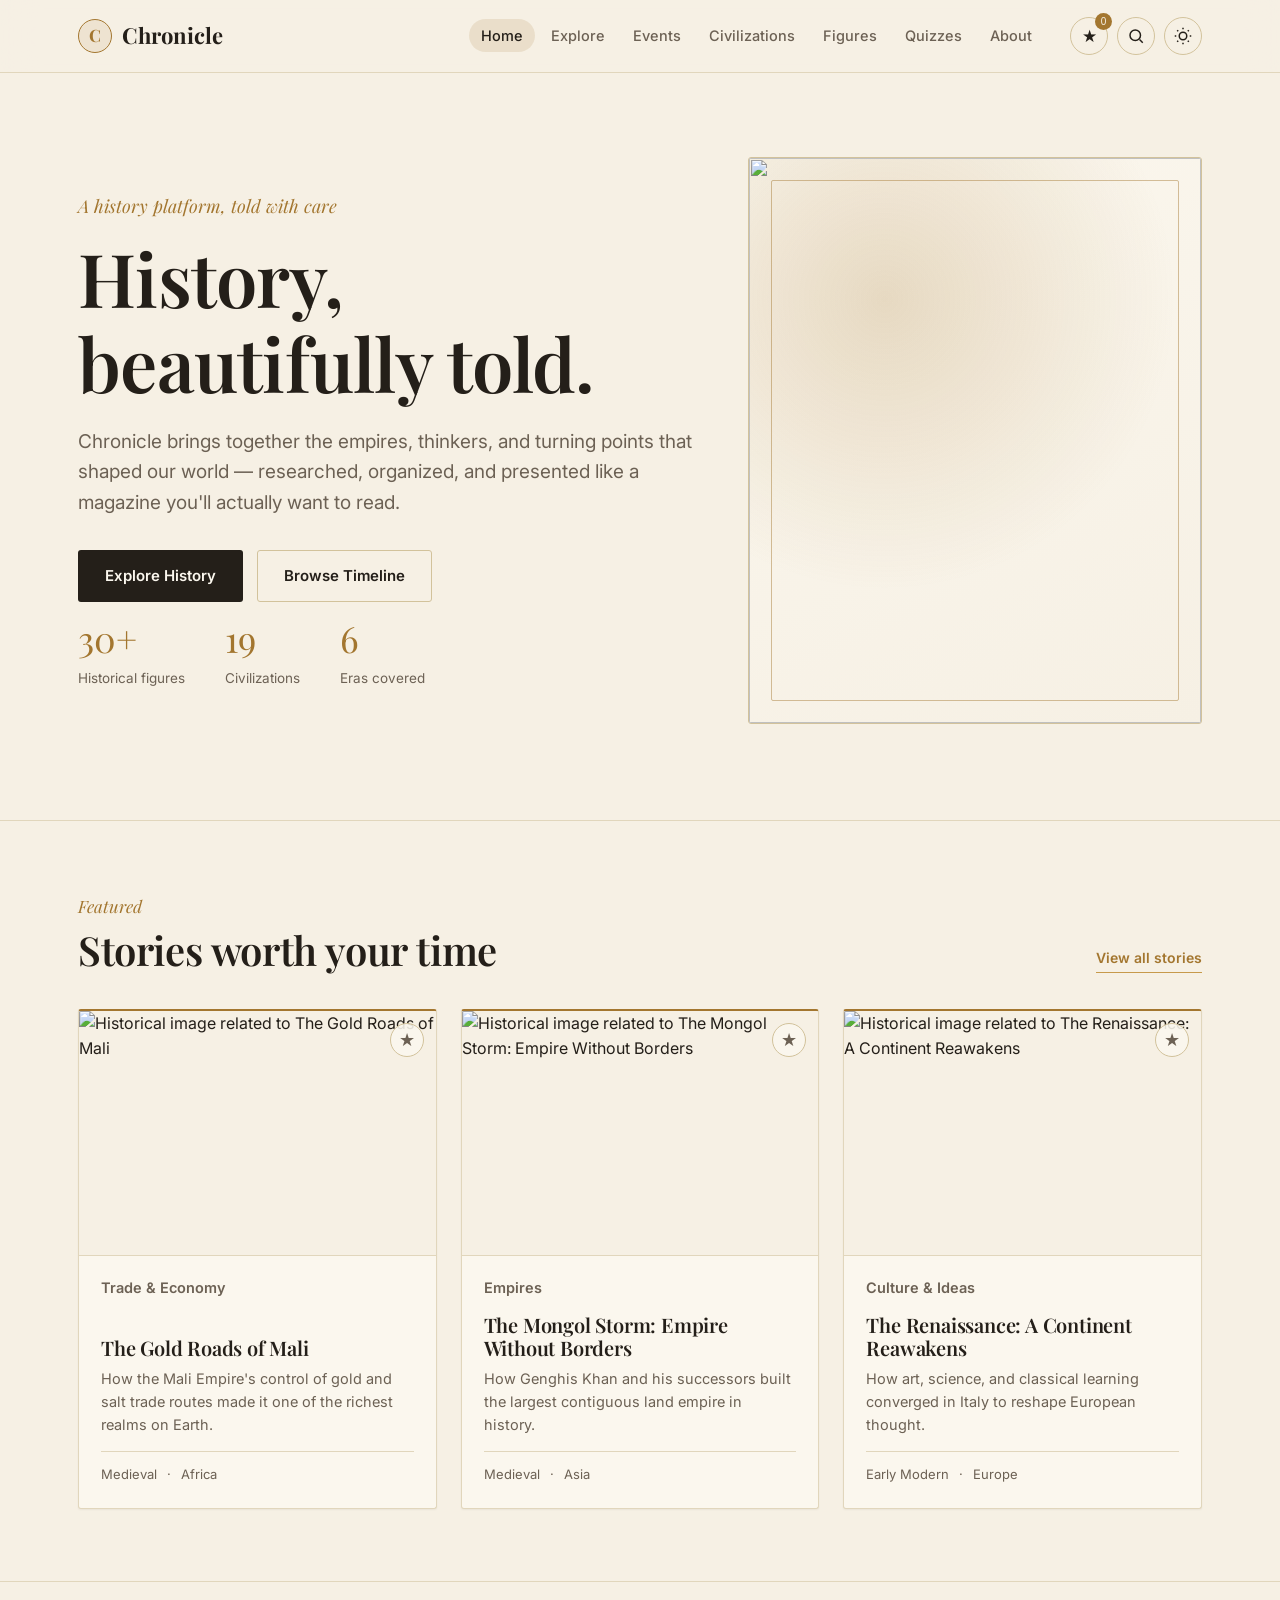
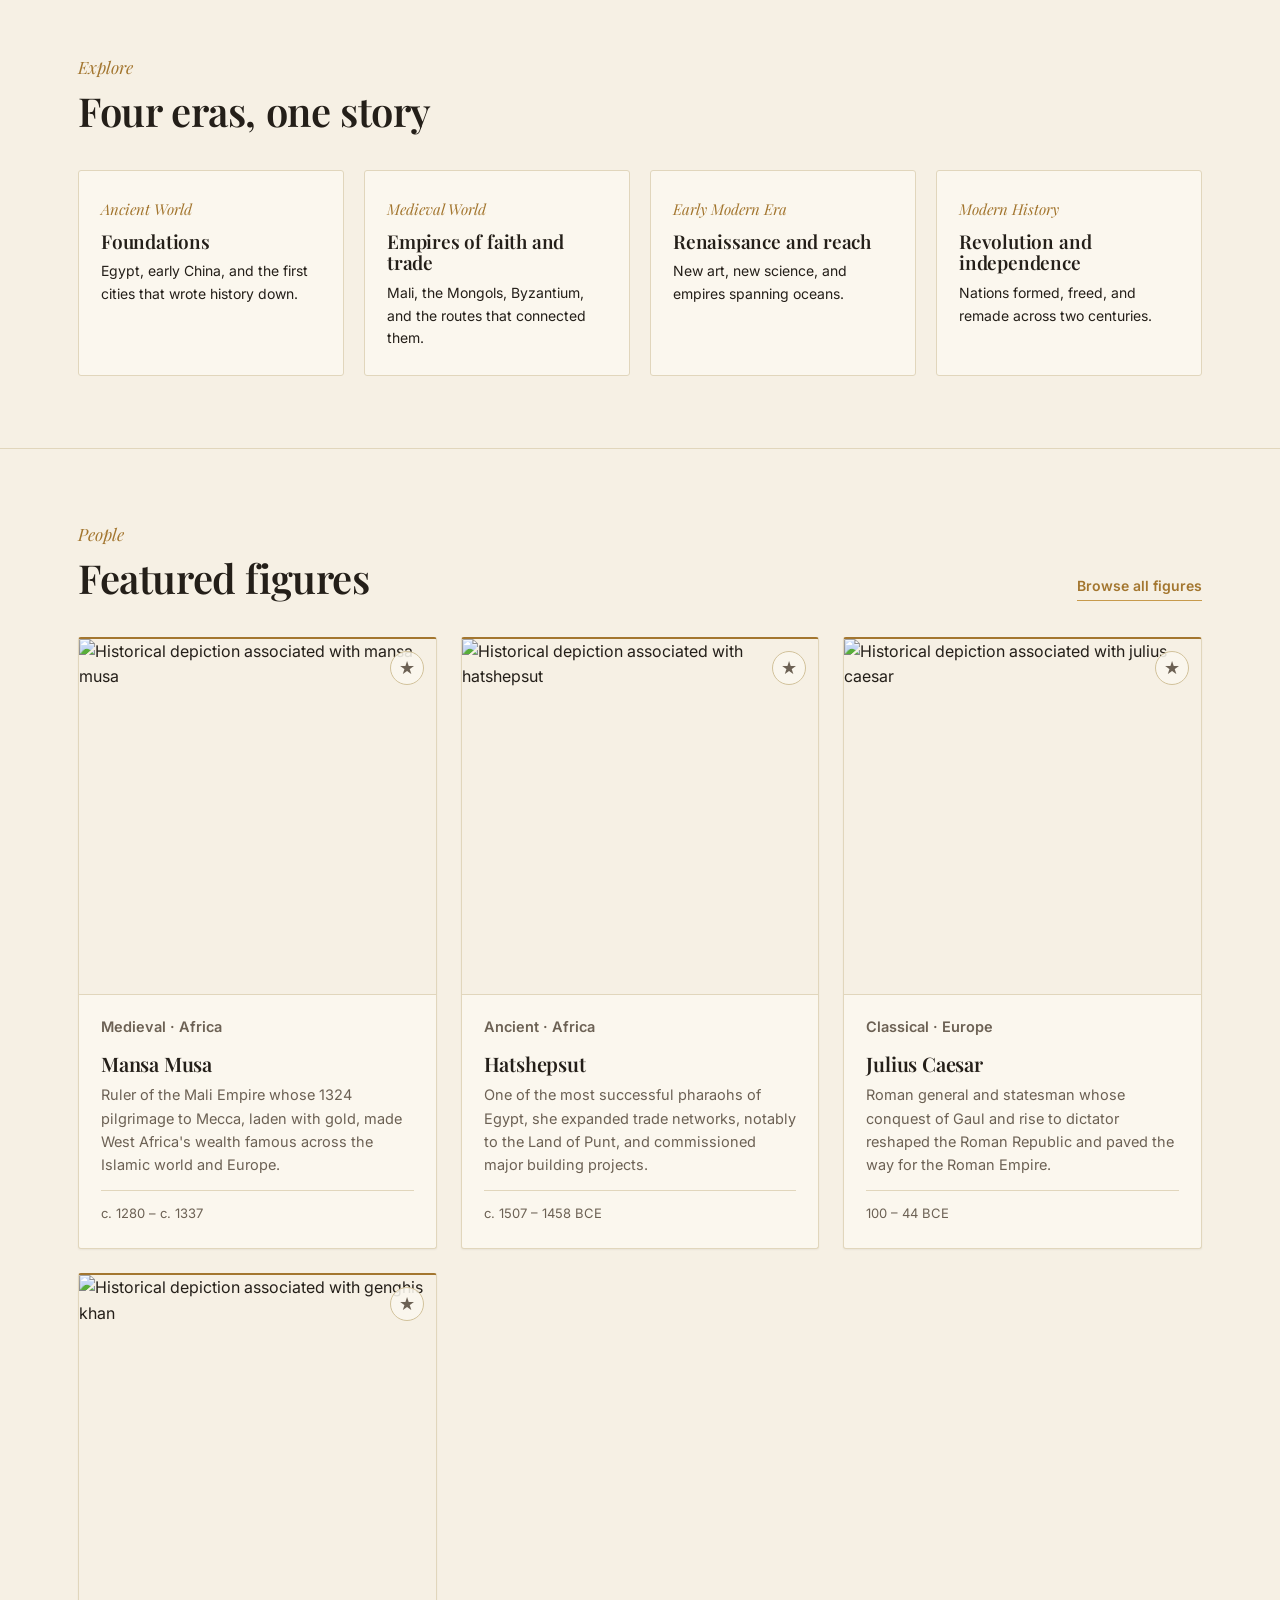
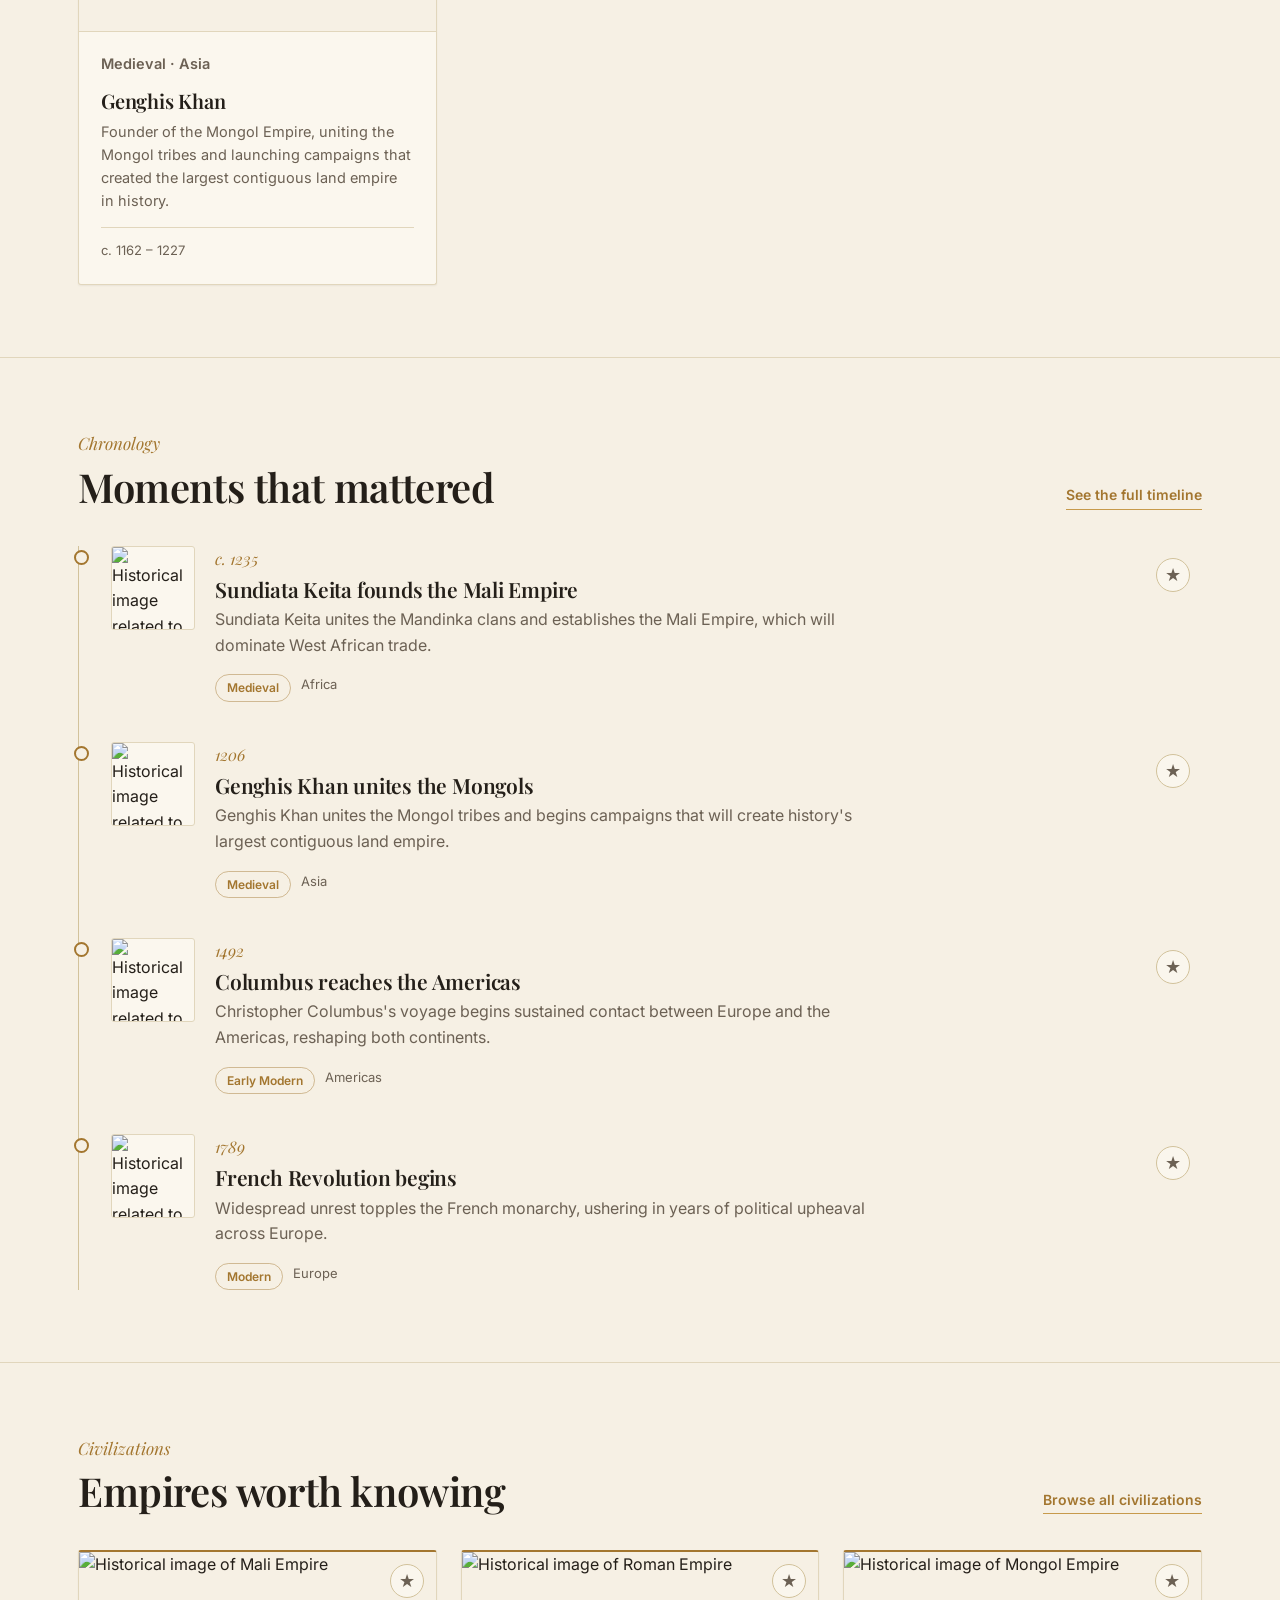
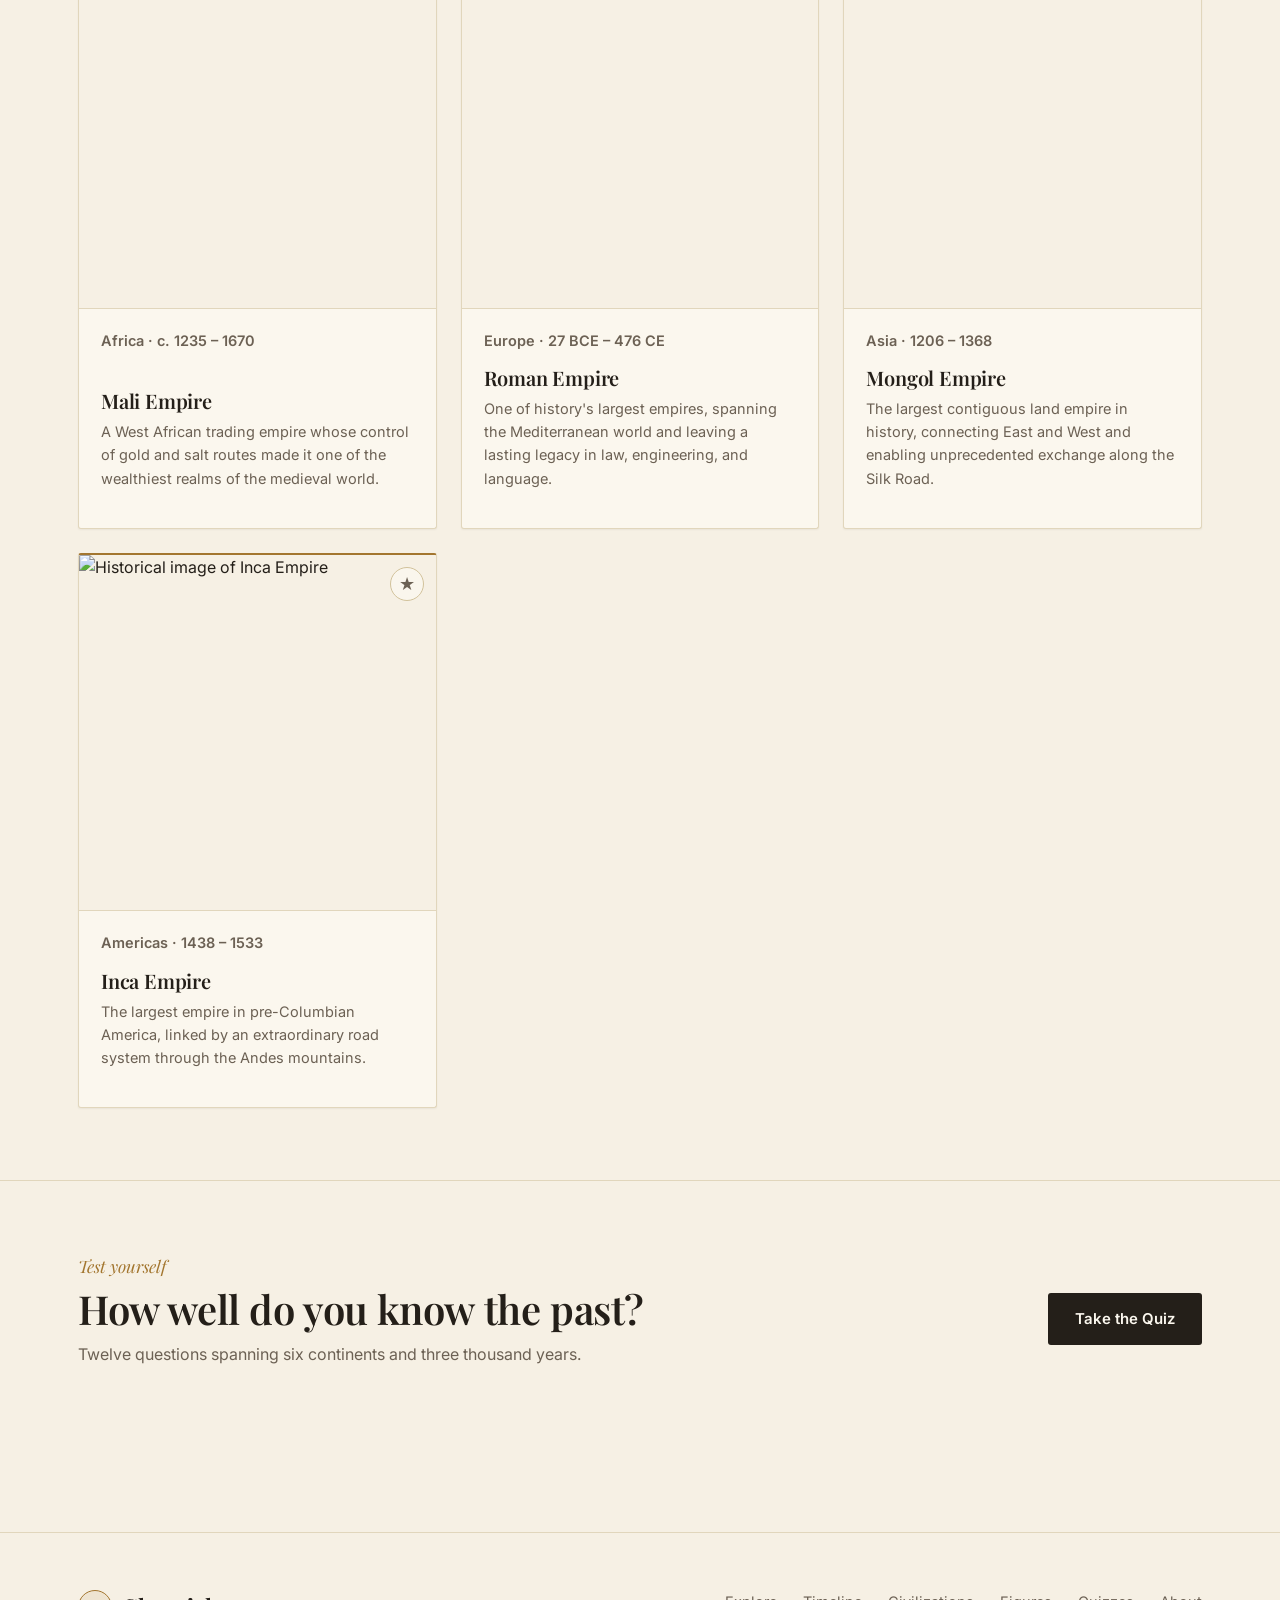
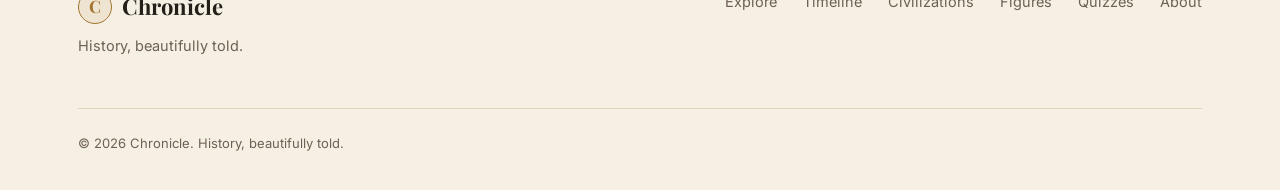
==== commit daab3d9f: "added more info" ====
--- a/index.html
+++ b/index.html
@@ -17,7 +17,7 @@
       <ul class="nav-links">
         <li><a href="index.html" data-page="home">Home</a></li>
         <li><a href="explore.html" data-page="explore">Explore</a></li>
-        <li><a href="timeline.html" data-page="timeline">Timeline</a></li>
+        <li><a href="timeline.html" data-page="timeline">Events</a></li>
         <li><a href="civilizations.html" data-page="civilizations">Civilizations</a></li>
         <li><a href="figures.html" data-page="figures">Figures</a></li>
         <li><a href="quizzes.html" data-page="quizzes">Quizzes</a></li>
@@ -25,6 +25,9 @@
       </ul>
     </nav>
     <div class="header-actions">
+      <button class="header-search" type="button" data-header-search aria-label="Search Chronicle">
+        <svg width="18" height="18" viewBox="0 0 24 24" fill="none" stroke="currentColor" stroke-width="2"><circle cx="11" cy="11" r="7"/><path d="m21 21-4.3-4.3"/></svg>
+      </button>
       <button class="theme-toggle" data-theme-toggle aria-label="Toggle dark mode" aria-pressed="false">
         <svg class="icon-light" width="18" height="18" viewBox="0 0 24 24" fill="none" stroke="currentColor" stroke-width="2"><circle cx="12" cy="12" r="5"/><path d="M12 1v2M12 21v2M4.22 4.22l1.42 1.42M18.36 18.36l1.42 1.42M1 12h2M21 12h2M4.22 19.78l1.42-1.42M18.36 5.64l1.42-1.42"/></svg>
         <svg class="icon-dark" width="18" height="18" viewBox="0 0 24 24" fill="none" stroke="currentColor" stroke-width="2"><path d="M21 12.79A9 9 0 1 1 11.21 3 7 7 0 0 0 21 12.79z"/></svg>
@@ -54,7 +57,7 @@
           <div class="stat"><div class="num">6</div><div class="label">Eras covered</div></div>
         </div>
       </div>
-      <div class="hero-art" aria-hidden="true"><span class="hero-art-glyph">C</span></div>
+      <div class="hero-art" aria-hidden="true"><img id="hero-skyline" alt="" loading="eager" style="width:100%;height:100%;object-fit:cover;"></div>
     </div>
   </section>
 
@@ -181,11 +184,14 @@
 <script src="script.js"></script>
 <script>
   document.addEventListener("DOMContentLoaded", () => {
+    document.getElementById("hero-skyline").src = realImageFor("hero", "chronicle", "History");
+
     const featuredStoryIds = ["gold-of-mali", "mongol-conquest", "renaissance-rebirth"];
     const stories = getExploreArticles().filter(a => featuredStoryIds.includes(a.id));
     document.getElementById("featured-stories").innerHTML = stories.map(a => `
-      <article class="card">
-        <div class="card-media"><img src="${makePlateImage(a.title, a.id)}" alt="${escapeHtml(a.title)}" loading="lazy" onerror="imageOnErrorHandler(this,'${escapeHtml(a.title)}','${a.id}')"></div>
+      <article class="card" data-detail-type="story" data-detail-id="${escapeHtml(a.id)}" tabindex="0" role="link">
+        ${favoriteButton("story", a.id, a.title)}
+        <div class="card-media"><img data-topic-image data-topic="${escapeHtml(a.keywords?.join(" ") || a.category)}" src="${itemImage(a, a.image || fallbackImage)}" alt="${escapeHtml(a.imageAlt || a.title)}" loading="lazy" onerror="imageOnErrorHandler(this,'${escapeHtml(a.title)}','${a.id}')"></div>
         <div class="card-body">
           <p class="card-eyebrow">${escapeHtml(a.category)}</p>
           <h3>${escapeHtml(a.title)}</h3>
@@ -198,8 +204,9 @@
     const featuredFigureIds = ["mansa-musa", "julius-caesar", "genghis-khan", "hatshepsut"];
     const figures = getHistoricalFigures().filter(f => featuredFigureIds.includes(f.id));
     document.getElementById("featured-figures").innerHTML = figures.map(f => `
-      <article class="card figure-card">
-        <div class="card-media"><img src="${makePlateImage(f.name, f.id)}" alt="${escapeHtml(f.name)}" loading="lazy" onerror="imageOnErrorHandler(this,'${escapeHtml(f.name)}','${f.id}')"></div>
+      <article class="card figure-card" data-detail-type="figure" data-detail-id="${escapeHtml(f.id)}" tabindex="0" role="link">
+        ${favoriteButton("figure", f.id, f.name)}
+        <div class="card-media"><img data-topic-image data-topic="${escapeHtml(f.keywords?.join(" ") || f.region)}" src="${itemImage(f, f.image || fallbackImage)}" alt="${escapeHtml(f.imageAlt || f.name)}" loading="lazy" onerror="imageOnErrorHandler(this,'${escapeHtml(f.name)}','${f.id}')"></div>
         <div class="card-body">
           <p class="card-eyebrow">${escapeHtml(f.period)} &middot; ${escapeHtml(f.region)}</p>
           <h3>${escapeHtml(f.name)}</h3>
@@ -213,18 +220,23 @@
     const events = getTimelineEvents().filter(e => previewEventIds.includes(e.id));
     document.getElementById("timeline-preview").innerHTML = events.map(e => `
       <div class="timeline-item">
-        <p class="timeline-date">${escapeHtml(e.date)}</p>
-        <h3>${escapeHtml(e.title)}</h3>
-        <p class="muted">${escapeHtml(e.description)}</p>
-        <div class="card-meta"><span class="tag">${escapeHtml(e.era)}</span><span>${escapeHtml(e.region)}</span></div>
+        ${favoriteButton("event", e.id, e.title)}
+        <div class="timeline-thumb"><img data-topic-image data-topic="${escapeHtml(e.civilization || e.region || e.era)}" src="${itemImage(e, e.image || fallbackImage)}" alt="${escapeHtml(e.imageAlt || e.title)}" loading="lazy" onerror="imageOnErrorHandler(this,'${escapeHtml(e.title)}','${e.id}')"></div>
+        <div class="timeline-body">
+          <p class="timeline-date">${escapeHtml(e.date)}</p>
+          <h3>${escapeHtml(e.title)}</h3>
+          <p class="muted">${escapeHtml(e.description)}</p>
+          <div class="card-meta"><span class="tag">${escapeHtml(e.era)}</span><span>${escapeHtml(e.region)}</span></div>
+        </div>
       </div>
     `).join("");
 
     const featuredCivIds = ["mali-empire", "roman-empire", "mongol-empire", "inca"];
     const civs = getCivilizations().filter(c => featuredCivIds.includes(c.id));
     document.getElementById("featured-civilizations").innerHTML = civs.map(c => `
-      <article class="card civ-card">
-        <div class="card-media"><img src="${makePlateImage(c.name, c.id)}" alt="${escapeHtml(c.name)}" loading="lazy" onerror="imageOnErrorHandler(this,'${escapeHtml(c.name)}','${c.id}')"></div>
+      <article class="card civ-card" data-detail-type="civilization" data-detail-id="${escapeHtml(c.id)}" tabindex="0" role="link">
+        ${favoriteButton("civilization", c.id, c.name)}
+        <div class="card-media"><img data-topic-image data-topic="${escapeHtml(c.keywords?.join(" ") || c.region)}" src="${itemImage(c, c.image || fallbackImage)}" alt="${escapeHtml(c.imageAlt || c.name)}" loading="lazy" onerror="imageOnErrorHandler(this,'${escapeHtml(c.name)}','${c.id}')"></div>
         <div class="card-body">
           <p class="card-eyebrow">${escapeHtml(c.region)} &middot; ${escapeHtml(c.period)}</p>
           <h3>${escapeHtml(c.name)}</h3>
--- a/style.css
+++ b/style.css
@@ -194,8 +194,8 @@
   position: sticky;
   top: 0;
   z-index: 100;
-  background: color-mix(in srgb, var(--bg) 88%, transparent);
-  backdrop-filter: blur(10px);
+  background: color-mix(in srgb, var(--bg) 82%, transparent);
+  backdrop-filter: blur(18px) saturate(1.2);
   border-bottom: 1px solid var(--line);
   padding-top: env(safe-area-inset-top, 0px);
 }
@@ -203,7 +203,8 @@
 .header-inner {
   max-width: var(--container);
   margin: 0 auto;
-  padding: 16px 28px;
+  min-height: 72px;
+  padding: 12px 28px;
   display: flex;
   align-items: center;
   justify-content: space-between;
@@ -215,7 +216,7 @@
   align-items: center;
   gap: 10px;
   font-family: var(--font-display);
-  font-size: 21px;
+  font-size: 22px;
   font-weight: 700;
   color: var(--text);
 }
@@ -225,6 +226,7 @@
   height: 34px;
   border-radius: 50%;
   border: 1.5px solid var(--accent);
+  background: color-mix(in srgb, var(--accent) 10%, transparent);
   display: flex;
   align-items: center;
   justify-content: center;
@@ -236,13 +238,14 @@
 .nav-menu {
   display: flex;
   align-items: center;
-  gap: 30px;
+  gap: 22px;
+  margin-left: auto;
 }
 
 .nav-links {
   display: flex;
   align-items: center;
-  gap: 26px;
+  gap: 4px;
   list-style: none;
   margin: 0;
   padding: 0;
@@ -252,25 +255,24 @@
   font-size: 14.5px;
   font-weight: 500;
   color: var(--text-muted);
-  padding: 6px 0;
+  padding: 8px 12px;
+  border-radius: 999px;
   position: relative;
 }
-.nav-links a:hover { color: var(--text); }
-.nav-links a.is-active { color: var(--text); }
+.nav-links a:hover { color: var(--text); background: color-mix(in srgb, var(--accent) 10%, transparent); }
+.nav-links a.is-active { color: var(--text); background: color-mix(in srgb, var(--accent) 14%, transparent); }
 .nav-links a.is-active::after {
-  content: "";
-  position: absolute;
-  left: 0; right: 0; bottom: -3px;
-  height: 2px;
-  background: var(--accent);
+  display: none;
 }
 
 .header-actions {
   display: flex;
   align-items: center;
-  gap: 14px;
-}
-
+  gap: 9px;
+  margin-left: 6px;
+}
+
+.header-search,
 .theme-toggle {
   width: 38px;
   height: 38px;
@@ -284,17 +286,84 @@
   cursor: pointer;
   font-size: 16px;
 }
+.header-search:hover,
 .theme-toggle:hover { border-color: var(--accent); color: var(--accent); }
 .theme-toggle .icon-dark { display: none; }
 :root[data-theme="dark"] .theme-toggle .icon-light { display: none; }
 :root[data-theme="dark"] .theme-toggle .icon-dark { display: inline; }
+
+.favorites-toggle {
+  position: relative;
+  width: 38px;
+  height: 38px;
+  border: 1px solid var(--line-strong);
+  border-radius: 50%;
+  background: transparent;
+  color: var(--text);
+  cursor: pointer;
+  font-size: 17px;
+}
+.favorites-toggle:hover, .favorites-toggle:focus-visible { border-color: var(--accent); color: var(--accent); }
+.favorites-toggle span {
+  position: absolute;
+  right: -5px;
+  top: -5px;
+  min-width: 17px;
+  height: 17px;
+  padding: 0 4px;
+  border-radius: 999px;
+  background: var(--accent);
+  color: var(--bg);
+  font-size: 10px;
+  line-height: 17px;
+}
+.favorites-panel {
+  position: fixed;
+  z-index: 200;
+  top: 78px;
+  right: max(18px, calc((100vw - var(--container)) / 2));
+  width: min(320px, calc(100vw - 36px));
+  padding: 20px;
+  background: var(--bg-elevated);
+  border: 1px solid var(--line-strong);
+  box-shadow: 0 14px 34px rgba(0,0,0,.18);
+}
+.favorites-panel-head { display: flex; justify-content: space-between; align-items: center; gap: 16px; }
+.favorites-panel h2 { font-size: 21px; margin: 0; }
+.favorites-close { border: 0; background: none; color: var(--text-muted); font-size: 24px; cursor: pointer; }
+.favorite-item { margin: 8px 0 0; text-transform: capitalize; color: var(--text); }
+
+.card[data-detail-type], .timeline-item[data-detail-type] { cursor: pointer; }
+.card[data-detail-type]:focus-visible, .timeline-item[data-detail-type]:focus-visible { outline: 2px solid var(--focus-ring); outline-offset: 5px; }
+
+.article-page { padding: 64px 0 100px; }
+.article-back { display: inline-flex; margin-bottom: 42px; color: var(--accent); font-weight: 600; }
+.article-layout { display: grid; grid-template-columns: minmax(0, .95fr) minmax(320px, 1.05fr); gap: clamp(36px, 7vw, 92px); align-items: start; }
+.article-copy { max-width: 650px; }
+.article-copy::before { content: ""; display: block; width: 64px; height: 3px; margin-bottom: 24px; background: var(--accent); }
+.article-copy h1 { font-size: clamp(42px, 6vw, 76px); margin-bottom: 20px; }
+.article-copy h2 { margin-top: 38px; font-size: 27px; }
+.article-section-label { margin-top: 38px; color: var(--accent); font-size: 12px; font-weight: 700; letter-spacing: .12em; text-transform: uppercase; }
+.article-section-label + h2 { margin-top: 8px; }
+.article-lede { color: var(--text-muted); font-size: 20px; line-height: 1.7; }
+.article-at-a-glance { margin: 28px 0; padding: 18px 20px; border-left: 3px solid var(--accent); background: color-mix(in srgb, var(--accent) 8%, var(--bg-elevated)); }
+.article-at-a-glance strong { display: block; margin-bottom: 5px; color: var(--accent); font-size: 13px; text-transform: uppercase; letter-spacing: .08em; }
+.article-at-a-glance p { margin: 0; color: var(--text-muted); }
+.article-meta { display: flex; flex-wrap: wrap; gap: 8px; margin-bottom: 24px; color: var(--text-muted); font-size: 13px; }
+.article-meta span { padding: 5px 11px; border: 1px solid var(--line); border-radius: 999px; }
+.article-copy > .favorite-btn { position: static; margin: 0 0 22px; }
+.article-figure { margin: 0; position: sticky; top: 100px; }
+.article-figure img { width: 100%; aspect-ratio: 4 / 3; object-fit: cover; border-radius: 16px; border: 1px solid var(--line); box-shadow: 0 18px 45px rgba(36,31,25,.14); }
+.article-figure figcaption { margin-top: 10px; color: var(--text-muted); font-size: 12px; }
+.article-list { padding-left: 22px; color: var(--text-muted); }
+.article-list li { margin-bottom: 9px; }
 
 .nav-toggle {
   display: none;
   width: 40px;
   height: 40px;
   border: 1px solid var(--line-strong);
-  border-radius: var(--radius);
+  border-radius: 12px;
   background: transparent;
   cursor: pointer;
   flex-direction: column;
@@ -338,6 +407,23 @@
 .hero h1 {
   font-size: clamp(42px, 6vw, 74px);
   margin-bottom: 22px;
+}
+
+.civ-hero {
+  padding-bottom: 40px;
+}
+
+.civ-hero h1 {
+  font-size: clamp(36px, 5vw, 56px);
+}
+
+.quiz-hero { padding-bottom: 20px; }
+.quiz-hero h1 { font-size: clamp(36px, 5vw, 56px); }
+.quiz-content { padding-bottom: 100px; }
+.quiz-history { margin: 0 0 18px; color: var(--text-muted); font-size: 13px; }
+
+.civ-content {
+  padding-bottom: 90px;
 }
 
 .hero p.lede {
@@ -369,25 +455,22 @@
   inset: 22px;
   border: 1px solid color-mix(in srgb, var(--accent) 45%, transparent);
   border-radius: 2px;
-}
-
-.hero-art-glyph {
-  font-family: var(--font-display);
-  font-size: 168px;
-  color: var(--accent);
-  opacity: 0.85;
-  line-height: 1;
-}
+  z-index: 1;
+  pointer-events: none;
+}
+
+.hero-art img { position: relative; z-index: 0; }
 
 /* ---------------- Cards ---------------- */
 
 .card-grid {
   display: grid;
-  grid-template-columns: repeat(auto-fill, minmax(270px, 1fr));
-  gap: 24px;
+  grid-template-columns: repeat(auto-fit, minmax(min(100%, 270px), 1fr));
+  gap: clamp(16px, 2.2vw, 24px);
 }
 
 .card {
+  position: relative;
   background: var(--bg-elevated);
   border: 1px solid var(--line);
   border-top: 2px solid var(--accent);
@@ -397,6 +480,21 @@
   flex-direction: column;
   box-shadow: var(--shadow-soft);
 }
+.favorite-btn {
+  position: absolute;
+  z-index: 2;
+  top: 12px;
+  right: 12px;
+  width: 34px;
+  height: 34px;
+  border: 1px solid var(--line-strong);
+  border-radius: 50%;
+  background: color-mix(in srgb, var(--bg-elevated) 88%, transparent);
+  color: var(--text-muted);
+  cursor: pointer;
+  font-size: 18px;
+}
+.favorite-btn.is-favorite, .favorite-btn:hover { color: var(--accent); border-color: var(--accent); }
 
 .card-media {
   aspect-ratio: 16 / 11;
@@ -475,7 +573,7 @@
   display: flex;
   flex-direction: column;
   gap: 18px;
-  padding: 24px;
+  padding: clamp(18px, 3vw, 24px);
   background: var(--bg-elevated);
   border: 1px solid var(--line);
   border-radius: var(--radius);
@@ -626,6 +724,9 @@
 .timeline-item {
   position: relative;
   padding-bottom: 40px;
+  display: flex;
+  gap: 20px;
+  align-items: flex-start;
 }
 .timeline-item:last-child { padding-bottom: 0; }
 
@@ -641,6 +742,19 @@
   border: 2px solid var(--accent);
 }
 
+.timeline-thumb {
+  flex-shrink: 0;
+  width: 84px;
+  height: 84px;
+  border-radius: var(--radius);
+  overflow: hidden;
+  border: 1px solid var(--line);
+  background: var(--bg-elevated);
+}
+.timeline-thumb img { width: 100%; height: 100%; object-fit: cover; }
+
+.timeline-body { flex: 1; min-width: 0; }
+
 .timeline-date {
   font-family: var(--font-display);
   font-style: italic;
@@ -652,6 +766,10 @@
 .timeline-item h3 { font-size: 21px; margin-bottom: 6px; }
 
 .timeline-item .card-meta { border-top: none; padding-top: 0; margin-top: 8px; }
+
+@media (max-width: 560px) {
+  .timeline-thumb { width: 56px; height: 56px; }
+}
 
 .era-anchor {
   font-family: var(--font-display);
@@ -823,24 +941,62 @@
   .hero-art { max-width: 360px; margin: 0 auto; }
   .era-grid { grid-template-columns: repeat(2, 1fr); }
   .value-grid { grid-template-columns: 1fr; }
+  .article-layout { grid-template-columns: 1fr; }
+  .article-figure { position: static; grid-row: 1; }
 }
 
 @media (max-width: 860px) {
-  .nav-menu { position: fixed; inset: 0; top: calc(66px + env(safe-area-inset-top, 0px)); background: var(--bg); flex-direction: column; align-items: stretch; justify-content: flex-start; padding: 24px 28px; transform: translateY(-8px); opacity: 0; pointer-events: none; transition: opacity 0.18s ease, transform 0.18s ease; }
-  .nav-menu.is-open { opacity: 1; transform: translateY(0); pointer-events: auto; }
-  .nav-links { flex-direction: column; align-items: flex-start; gap: 4px; width: 100%; }
-  .nav-links a { display: block; padding: 14px 4px; width: 100%; border-bottom: 1px solid var(--line); }
+  .nav-menu {
+    position: fixed;
+    inset: calc(72px + env(safe-area-inset-top, 0px)) 14px auto;
+    background: color-mix(in srgb, var(--bg-elevated) 96%, transparent);
+    border: 1px solid var(--line-strong);
+    border-radius: 18px;
+    box-shadow: 0 20px 50px rgba(0,0,0,.2);
+    flex-direction: column;
+    align-items: stretch;
+    justify-content: flex-start;
+    padding: 12px;
+    transform: translateY(-10px) scale(.98);
+    transform-origin: top right;
+    opacity: 0;
+    pointer-events: none;
+    transition: opacity .2s ease, transform .2s ease;
+  }
+  .nav-menu.is-open { opacity: 1; transform: translateY(0) scale(1); pointer-events: auto; }
+  .nav-links { flex-direction: column; align-items: stretch; gap: 4px; width: 100%; }
+  .nav-links a { display: flex; align-items: center; padding: 14px 16px; width: 100%; border: 0; font-size: 15px; }
   .nav-toggle { display: flex; }
   .header-actions { order: 3; }
+  body.nav-open { overflow: hidden; }
+  body.nav-open::before {
+    content: "";
+    position: fixed;
+    z-index: 90;
+    inset: calc(72px + env(safe-area-inset-top, 0px)) 0 0;
+    background: rgba(20, 16, 11, .28);
+  }
 }
 
 @media (max-width: 640px) {
+  .header-inner { min-height: 64px; padding: 10px 18px; }
+  .logo { font-size: 20px; }
+  .logo-mark { width: 32px; height: 32px; }
+  .favorites-toggle, .header-search, .theme-toggle, .nav-toggle { width: 36px; height: 36px; }
+  .nav-menu { inset: calc(64px + env(safe-area-inset-top, 0px)) 12px auto; }
   .container { padding: 0 18px; }
   .section { padding: 52px 0; }
   .hero { padding: 48px 0 60px; }
+  .civ-hero { padding: 48px 0 32px; }
+  .quiz-hero { padding: 48px 0 28px; }
+  .quiz-content { padding-bottom: 56px; }
+  .civ-content { padding-bottom: 56px; }
   .era-grid { grid-template-columns: 1fr; }
   .card-grid { grid-template-columns: 1fr; }
   .filter-groups { gap: 18px; }
+  .controls-bar { margin-bottom: 24px; }
+  .search-input-wrap { min-width: 0; }
+  .civ-card .card-body { padding: 18px 18px 20px; }
   .quiz-shell { padding: 26px 20px; }
   .footer-grid { flex-direction: column; gap: 24px; }
   .timeline { padding-left: 24px; }
